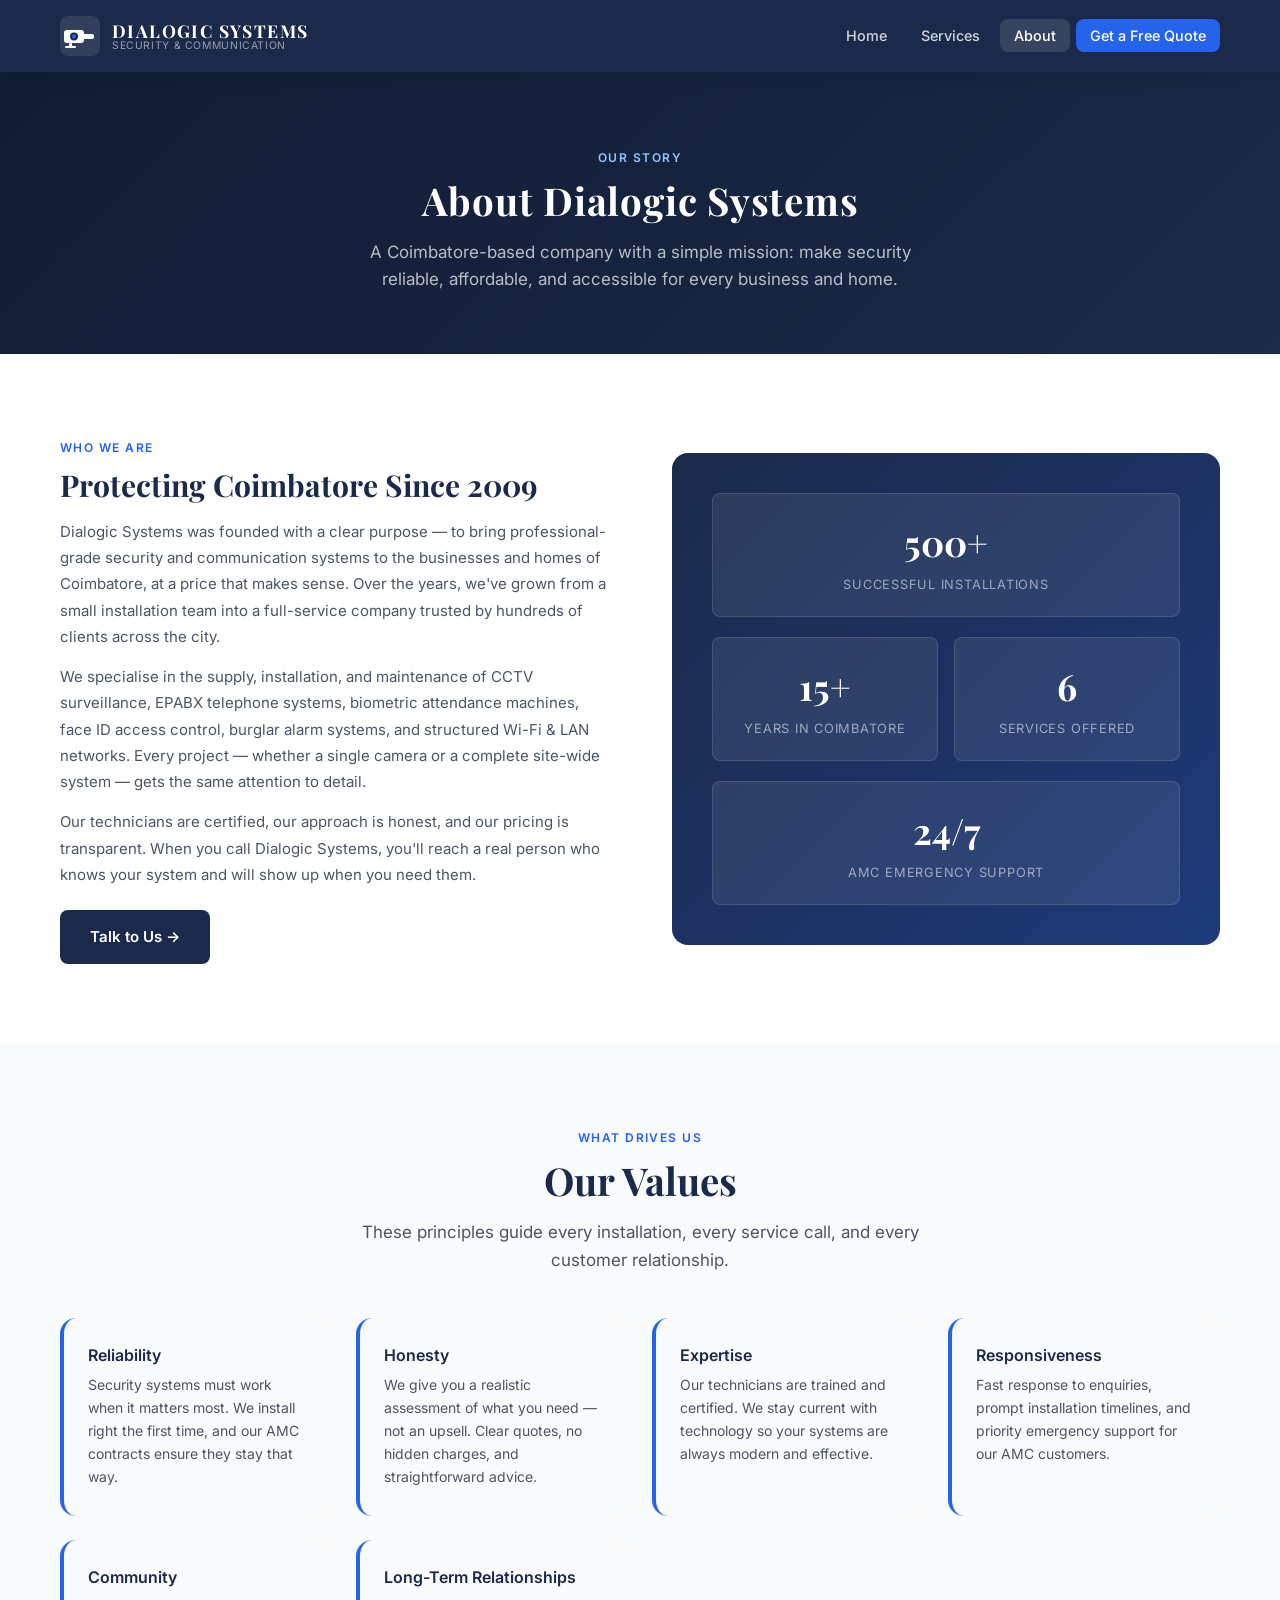
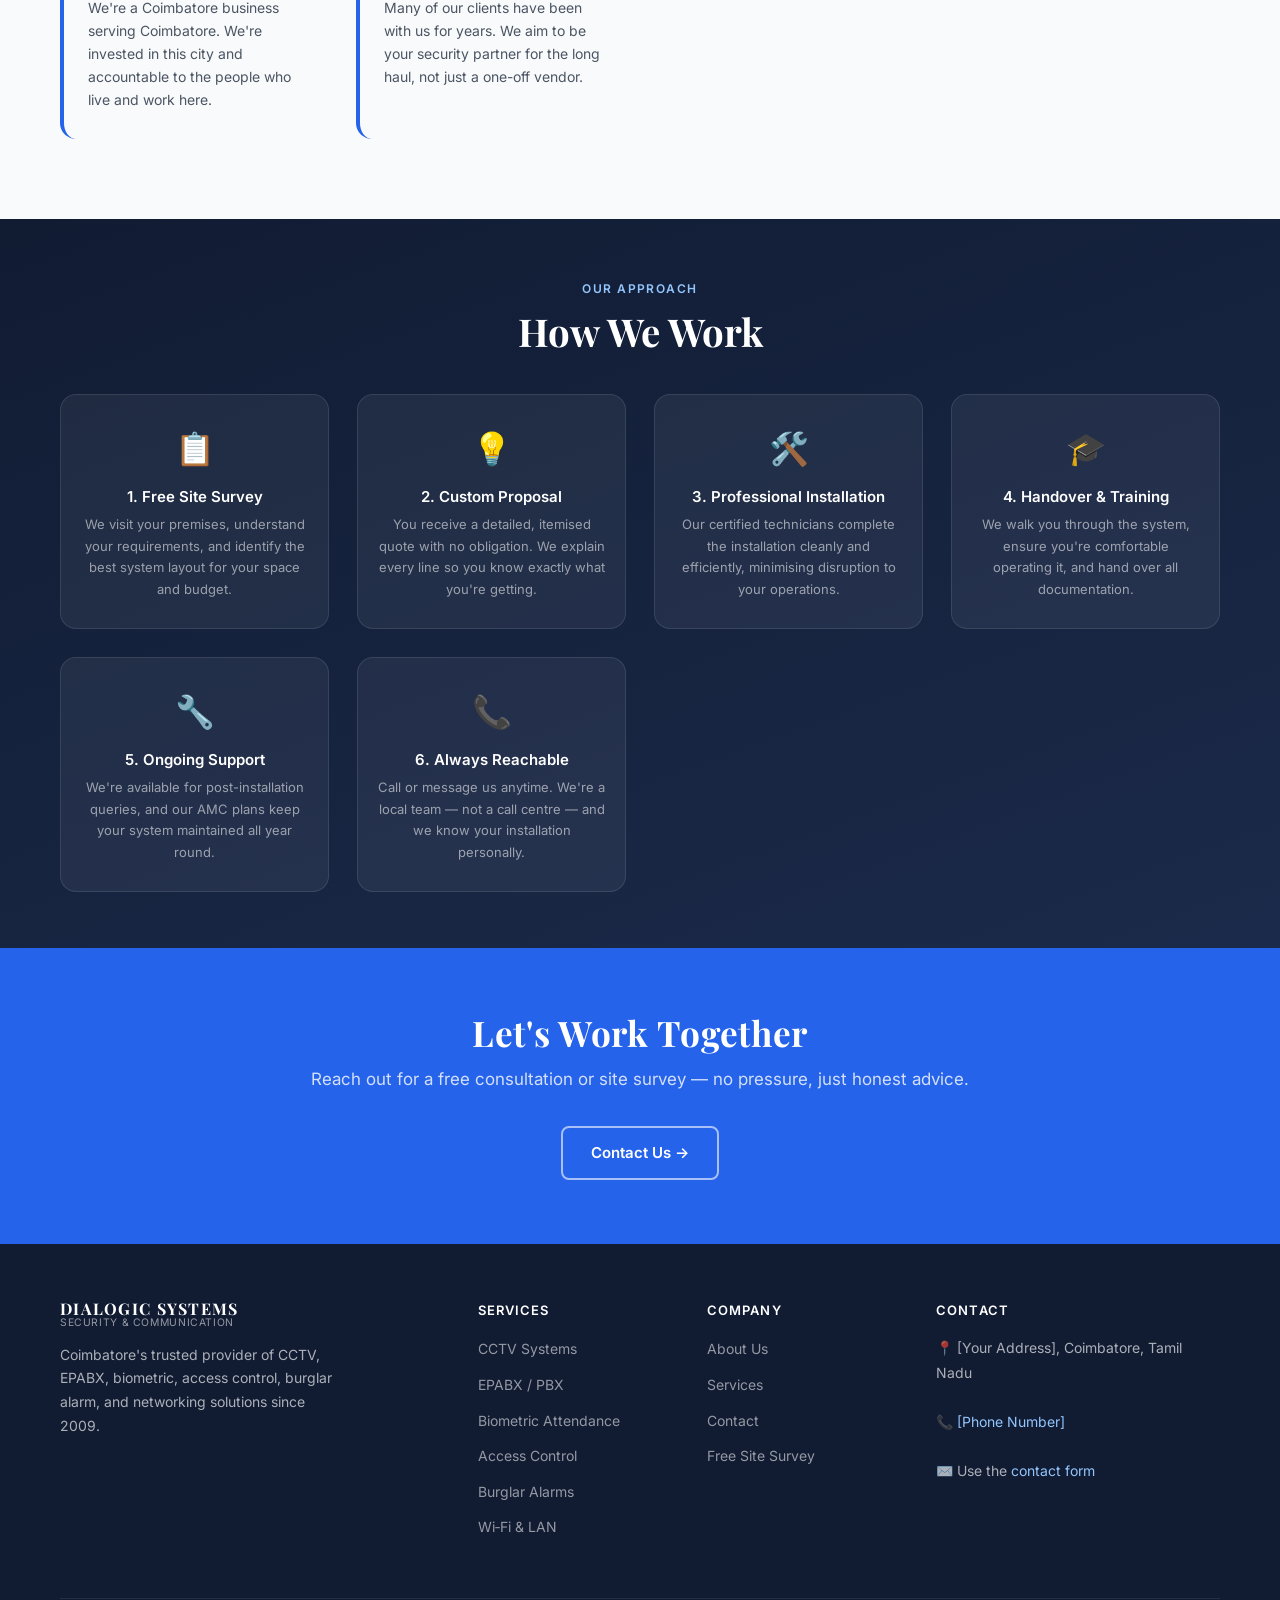
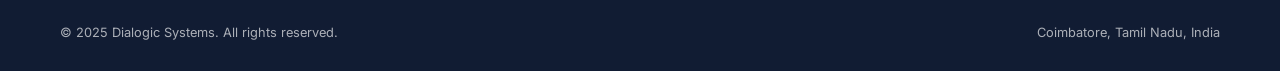
==== about.html @ cb8ed516 "First build" ====
<!DOCTYPE html>
<html lang="en">
<head>
  <meta charset="UTF-8" />
  <meta name="viewport" content="width=device-width, initial-scale=1.0" />
  <title>About Us — Dialogic Systems, Coimbatore</title>
  <meta name="description" content="Learn about Dialogic Systems — Coimbatore's trusted security and communication solutions company. Our story, values, and commitment to protecting your premises." />
  <link rel="stylesheet" href="css/style.css" />
  <link rel="icon" href="data:image/svg+xml,<svg xmlns='http://www.w3.org/2000/svg' viewBox='0 0 32 32'><rect width='32' height='32' rx='6' fill='%231B2A4A'/><text x='16' y='22' text-anchor='middle' font-size='18' fill='white'>D</text></svg>" />
</head>
<body>

<!-- ===== NAVIGATION ===== -->
<nav class="nav" role="navigation" aria-label="Main navigation">
  <div class="container nav-inner">
    <a href="index.html" class="nav-logo" aria-label="Dialogic Systems home">
      <svg class="nav-logo-icon" viewBox="0 0 40 40" fill="none" xmlns="http://www.w3.org/2000/svg" aria-hidden="true">
        <rect width="40" height="40" rx="8" fill="rgba(255,255,255,0.1)"/>
        <rect x="4" y="14" width="20" height="13" rx="3" fill="white"/>
        <circle cx="14" cy="20.5" r="4" fill="#1B2A4A"/>
        <circle cx="14" cy="20.5" r="2" fill="#2563EB"/>
        <rect x="22" y="18" width="12" height="5" rx="2" fill="white"/>
        <rect x="9" y="27" width="3" height="4" rx="1" fill="white"/>
        <rect x="5" y="30" width="11" height="2" rx="1" fill="white"/>
      </svg>
      <div class="nav-logo-text">
        <span class="nav-logo-name">Dialogic Systems</span>
        <span class="nav-logo-tagline">Security &amp; Communication</span>
      </div>
    </a>
    <ul class="nav-links" role="list">
      <li><a href="index.html">Home</a></li>
      <li><a href="services.html">Services</a></li>
      <li><a href="about.html" class="active">About</a></li>
      <li><a href="contact.html" class="nav-cta">Get a Free Quote</a></li>
    </ul>
    <button class="nav-burger" aria-label="Toggle menu" aria-expanded="false">
      <span></span><span></span><span></span>
    </button>
  </div>
  <nav class="nav-mobile" aria-label="Mobile navigation">
    <a href="index.html">Home</a>
    <a href="services.html">Services</a>
    <a href="about.html">About Us</a>
    <a href="contact.html">Contact / Free Quote</a>
  </nav>
</nav>

<!-- ===== PAGE HERO ===== -->
<section class="page-hero" aria-labelledby="about-heading">
  <div class="container">
    <span class="section-label" style="color:#93C5FD;">Our Story</span>
    <h1 id="about-heading" class="section-title serif">About Dialogic Systems</h1>
    <p class="section-sub" style="margin-inline:auto; color:rgba(255,255,255,.7);">
      A Coimbatore-based company with a simple mission: make security reliable, affordable, and accessible for every business and home.
    </p>
  </div>
</section>

<!-- ===== ABOUT INTRO ===== -->
<section class="section-pad" aria-labelledby="story-heading">
  <div class="container about-intro">
    <div class="about-intro-text">
      <span class="section-label">Who We Are</span>
      <h2 id="story-heading">Protecting Coimbatore Since 2009</h2>
      <p>
        Dialogic Systems was founded with a clear purpose — to bring professional-grade security and communication systems to the businesses and homes of Coimbatore, at a price that makes sense. Over the years, we've grown from a small installation team into a full-service company trusted by hundreds of clients across the city.
      </p>
      <p>
        We specialise in the supply, installation, and maintenance of CCTV surveillance, EPABX telephone systems, biometric attendance machines, face ID access control, burglar alarm systems, and structured Wi-Fi &amp; LAN networks. Every project — whether a single camera or a complete site-wide system — gets the same attention to detail.
      </p>
      <p>
        Our technicians are certified, our approach is honest, and our pricing is transparent. When you call Dialogic Systems, you'll reach a real person who knows your system and will show up when you need them.
      </p>
      <a href="contact.html" class="btn btn-navy" style="margin-top:8px;">Talk to Us →</a>
    </div>

    <div class="about-visual" role="presentation">
      <div class="about-stat-box">
        <div class="num">500+</div>
        <div class="lbl">Successful Installations</div>
      </div>
      <div class="about-stat-row">
        <div class="about-stat-box">
          <div class="num">15+</div>
          <div class="lbl">Years in Coimbatore</div>
        </div>
        <div class="about-stat-box">
          <div class="num">6</div>
          <div class="lbl">Services Offered</div>
        </div>
      </div>
      <div class="about-stat-box">
        <div class="num">24/7</div>
        <div class="lbl">AMC Emergency Support</div>
      </div>
    </div>
  </div>
</section>

<!-- ===== VALUES ===== -->
<section class="section-pad bg-gray" aria-labelledby="values-heading">
  <div class="container">
    <div class="text-center">
      <span class="section-label">What Drives Us</span>
      <h2 id="values-heading" class="section-title">Our Values</h2>
      <p class="section-sub" style="margin-inline:auto;">These principles guide every installation, every service call, and every customer relationship.</p>
    </div>

    <div class="values-grid">
      <div class="value-card">
        <h3>Reliability</h3>
        <p>Security systems must work when it matters most. We install right the first time, and our AMC contracts ensure they stay that way.</p>
      </div>
      <div class="value-card">
        <h3>Honesty</h3>
        <p>We give you a realistic assessment of what you need — not an upsell. Clear quotes, no hidden charges, and straightforward advice.</p>
      </div>
      <div class="value-card">
        <h3>Expertise</h3>
        <p>Our technicians are trained and certified. We stay current with technology so your systems are always modern and effective.</p>
      </div>
      <div class="value-card">
        <h3>Responsiveness</h3>
        <p>Fast response to enquiries, prompt installation timelines, and priority emergency support for our AMC customers.</p>
      </div>
      <div class="value-card">
        <h3>Community</h3>
        <p>We're a Coimbatore business serving Coimbatore. We're invested in this city and accountable to the people who live and work here.</p>
      </div>
      <div class="value-card">
        <h3>Long-Term Relationships</h3>
        <p>Many of our clients have been with us for years. We aim to be your security partner for the long haul, not just a one-off vendor.</p>
      </div>
    </div>
  </div>
</section>

<!-- ===== WHY CHOOSE ===== -->
<section class="why-us section-pad-sm" aria-labelledby="why-about-heading">
  <div class="container">
    <div class="text-center">
      <span class="section-label" style="color:#93C5FD;">Our Approach</span>
      <h2 id="why-about-heading" class="section-title">How We Work</h2>
    </div>
    <div class="why-grid" style="margin-top:40px;">
      <div class="why-item">
        <div class="why-icon" aria-hidden="true">📋</div>
        <h3>1. Free Site Survey</h3>
        <p>We visit your premises, understand your requirements, and identify the best system layout for your space and budget.</p>
      </div>
      <div class="why-item">
        <div class="why-icon" aria-hidden="true">💡</div>
        <h3>2. Custom Proposal</h3>
        <p>You receive a detailed, itemised quote with no obligation. We explain every line so you know exactly what you're getting.</p>
      </div>
      <div class="why-item">
        <div class="why-icon" aria-hidden="true">🛠️</div>
        <h3>3. Professional Installation</h3>
        <p>Our certified technicians complete the installation cleanly and efficiently, minimising disruption to your operations.</p>
      </div>
      <div class="why-item">
        <div class="why-icon" aria-hidden="true">🎓</div>
        <h3>4. Handover &amp; Training</h3>
        <p>We walk you through the system, ensure you're comfortable operating it, and hand over all documentation.</p>
      </div>
      <div class="why-item">
        <div class="why-icon" aria-hidden="true">🔧</div>
        <h3>5. Ongoing Support</h3>
        <p>We're available for post-installation queries, and our AMC plans keep your system maintained all year round.</p>
      </div>
      <div class="why-item">
        <div class="why-icon" aria-hidden="true">📞</div>
        <h3>6. Always Reachable</h3>
        <p>Call or message us anytime. We're a local team — not a call centre — and we know your installation personally.</p>
      </div>
    </div>
  </div>
</section>

<!-- ===== CTA ===== -->
<section class="cta-banner" aria-labelledby="about-cta-heading">
  <div class="container">
    <h2 id="about-cta-heading" class="serif">Let's Work Together</h2>
    <p>Reach out for a free consultation or site survey — no pressure, just honest advice.</p>
    <a href="contact.html" class="btn btn-outline">Contact Us →</a>
  </div>
</section>

<!-- ===== FOOTER ===== -->
<footer class="footer" role="contentinfo">
  <div class="container">
    <div class="footer-grid">
      <div class="footer-brand">
        <div class="nav-logo-text">
          <span class="nav-logo-name" style="font-size:1rem;">Dialogic Systems</span>
          <span class="nav-logo-tagline">Security &amp; Communication</span>
        </div>
        <p>Coimbatore's trusted provider of CCTV, EPABX, biometric, access control, burglar alarm, and networking solutions since 2009.</p>
      </div>
      <div class="footer-col">
        <h4>Services</h4>
        <ul>
          <li><a href="services.html#cctv">CCTV Systems</a></li>
          <li><a href="services.html#epabx">EPABX / PBX</a></li>
          <li><a href="services.html#biometric">Biometric Attendance</a></li>
          <li><a href="services.html#access">Access Control</a></li>
          <li><a href="services.html#alarm">Burglar Alarms</a></li>
          <li><a href="services.html#network">Wi‑Fi &amp; LAN</a></li>
        </ul>
      </div>
      <div class="footer-col">
        <h4>Company</h4>
        <ul>
          <li><a href="about.html">About Us</a></li>
          <li><a href="services.html">Services</a></li>
          <li><a href="contact.html">Contact</a></li>
          <li><a href="contact.html">Free Site Survey</a></li>
        </ul>
      </div>
      <div class="footer-col">
        <h4>Contact</h4>
        <address>
          📍 [Your Address], Coimbatore, Tamil Nadu<br/><br/>
          📞 <a href="tel:+910000000000">[Phone Number]</a><br/><br/>
          ✉️ Use the <a href="contact.html">contact form</a>
        </address>
      </div>
    </div>
    <div class="footer-bottom">
      <span>© 2025 Dialogic Systems. All rights reserved.</span>
      <span>Coimbatore, Tamil Nadu, India</span>
    </div>
  </div>
</footer>

<script src="js/main.js"></script>
</body>
</html>
---- css/style.css ----
/* ============================================================
   DIALOGIC SYSTEMS — Global Stylesheet
   ============================================================ */

/* ---------- Google Fonts ---------- */
@import url('https://fonts.googleapis.com/css2?family=Playfair+Display:wght@700;900&family=Inter:wght@400;500;600&display=swap');

/* ---------- CSS Variables ---------- */
:root {
  --navy:       #1B2A4A;
  --navy-dark:  #111C33;
  --blue:       #2563EB;
  --blue-light: #3B82F6;
  --sky:        #EFF6FF;
  --white:      #FFFFFF;
  --gray-50:    #F9FAFB;
  --gray-100:   #F3F4F6;
  --gray-400:   #9CA3AF;
  --gray-600:   #4B5563;
  --gray-800:   #1F2937;
  --shadow-sm:  0 1px 3px rgba(0,0,0,.1);
  --shadow-md:  0 4px 16px rgba(0,0,0,.12);
  --shadow-lg:  0 8px 32px rgba(0,0,0,.15);
  --radius:     8px;
  --radius-lg:  16px;
  --transition: 0.25s ease;
}

/* ---------- Reset & Base ---------- */
*, *::before, *::after { box-sizing: border-box; margin: 0; padding: 0; }

html { scroll-behavior: smooth; font-size: 16px; }

body {
  font-family: 'Inter', sans-serif;
  color: var(--gray-800);
  background: var(--white);
  line-height: 1.6;
}

img { display: block; max-width: 100%; }
a  { text-decoration: none; color: inherit; }
ul { list-style: none; }

.container {
  width: min(1160px, 92vw);
  margin-inline: auto;
}

.section-pad { padding-block: 80px; }
.section-pad-sm { padding-block: 56px; }

/* ---------- Typography ---------- */
.serif {
  font-family: 'Playfair Display', Georgia, serif;
  letter-spacing: .02em;
}

h1, h2, h3 { line-height: 1.2; }

.section-label {
  display: inline-block;
  font-size: .75rem;
  font-weight: 600;
  letter-spacing: .12em;
  text-transform: uppercase;
  color: var(--blue);
  margin-bottom: 10px;
}

.section-title {
  font-family: 'Playfair Display', Georgia, serif;
  font-size: clamp(1.75rem, 3vw, 2.5rem);
  color: var(--navy);
  margin-bottom: 16px;
}

.section-sub {
  font-size: 1.0625rem;
  color: var(--gray-600);
  max-width: 600px;
}

/* ---------- Buttons ---------- */
.btn {
  display: inline-flex;
  align-items: center;
  gap: 8px;
  padding: 13px 28px;
  border-radius: var(--radius);
  font-family: 'Inter', sans-serif;
  font-size: .9375rem;
  font-weight: 600;
  cursor: pointer;
  border: 2px solid transparent;
  transition: background var(--transition), color var(--transition), border-color var(--transition), transform var(--transition);
}
.btn:hover { transform: translateY(-2px); }

.btn-primary {
  background: var(--blue);
  color: var(--white);
}
.btn-primary:hover { background: var(--blue-light); }

.btn-outline {
  background: transparent;
  color: var(--white);
  border-color: rgba(255,255,255,.6);
}
.btn-outline:hover {
  background: rgba(255,255,255,.12);
  border-color: var(--white);
}

.btn-navy {
  background: var(--navy);
  color: var(--white);
}
.btn-navy:hover { background: var(--navy-dark); }

/* ---------- NAVIGATION ---------- */
.nav {
  position: sticky;
  top: 0;
  z-index: 100;
  background: var(--navy);
  box-shadow: var(--shadow-md);
}

.nav-inner {
  display: flex;
  align-items: center;
  justify-content: space-between;
  padding-block: 16px;
}

.nav-logo {
  display: flex;
  align-items: center;
  gap: 12px;
}

.nav-logo-icon {
  width: 40px;
  height: 40px;
  flex-shrink: 0;
}

.nav-logo-text {
  display: flex;
  flex-direction: column;
  line-height: 1.1;
}

.nav-logo-name {
  font-family: 'Playfair Display', Georgia, serif;
  font-size: 1.1rem;
  font-weight: 700;
  color: var(--white);
  letter-spacing: .08em;
  text-transform: uppercase;
}

.nav-logo-tagline {
  font-size: .65rem;
  color: rgba(255,255,255,.55);
  letter-spacing: .06em;
  text-transform: uppercase;
}

.nav-links {
  display: flex;
  align-items: center;
  gap: 6px;
}

.nav-links a {
  color: rgba(255,255,255,.8);
  font-size: .9rem;
  font-weight: 500;
  padding: 8px 14px;
  border-radius: var(--radius);
  transition: background var(--transition), color var(--transition);
}
.nav-links a:hover,
.nav-links a.active {
  background: rgba(255,255,255,.12);
  color: var(--white);
}

.nav-cta {
  background: var(--blue);
  color: var(--white) !important;
  border-radius: var(--radius) !important;
}
.nav-cta:hover { background: var(--blue-light) !important; }

/* Hamburger */
.nav-burger {
  display: none;
  flex-direction: column;
  gap: 5px;
  background: none;
  border: none;
  cursor: pointer;
  padding: 4px;
}
.nav-burger span {
  display: block;
  width: 24px;
  height: 2px;
  background: var(--white);
  border-radius: 2px;
  transition: transform var(--transition), opacity var(--transition);
}

/* Mobile nav drawer */
.nav-mobile {
  display: none;
  flex-direction: column;
  background: var(--navy-dark);
  padding: 12px 20px 20px;
}
.nav-mobile a {
  color: rgba(255,255,255,.85);
  padding: 12px 0;
  border-bottom: 1px solid rgba(255,255,255,.08);
  font-size: .95rem;
  font-weight: 500;
}
.nav-mobile a:last-child { border-bottom: none; }
.nav-mobile.open { display: flex; }

/* ---------- HERO ---------- */
.hero {
  background: linear-gradient(135deg, var(--navy-dark) 0%, var(--navy) 50%, #1e3a7a 100%);
  color: var(--white);
  padding-block: 96px 80px;
  position: relative;
  overflow: hidden;
}

.hero::before {
  content: '';
  position: absolute;
  inset: 0;
  background:
    radial-gradient(ellipse 60% 80% at 80% 50%, rgba(37,99,235,.18) 0%, transparent 70%);
  pointer-events: none;
}

/* Decorative diagonal shape mimicking logo */
.hero::after {
  content: '';
  position: absolute;
  right: -8%;
  top: 50%;
  transform: translateY(-50%);
  width: 55%;
  height: 140%;
  background: rgba(255,255,255,.03);
  clip-path: polygon(20% 0%, 100% 0%, 100% 100%, 0% 100%);
  pointer-events: none;
}

.hero-inner {
  position: relative;
  z-index: 1;
  display: grid;
  grid-template-columns: 1fr 1fr;
  align-items: center;
  gap: 60px;
}

.hero-badge {
  display: inline-flex;
  align-items: center;
  gap: 8px;
  background: rgba(37,99,235,.25);
  border: 1px solid rgba(59,130,246,.4);
  border-radius: 100px;
  padding: 5px 14px;
  font-size: .78rem;
  font-weight: 600;
  letter-spacing: .06em;
  text-transform: uppercase;
  color: #93C5FD;
  margin-bottom: 20px;
}

.hero-title {
  font-family: 'Playfair Display', Georgia, serif;
  font-size: clamp(2.2rem, 4.5vw, 3.4rem);
  font-weight: 900;
  line-height: 1.1;
  margin-bottom: 20px;
  text-transform: uppercase;
  letter-spacing: .04em;
}

.hero-title span { color: #60A5FA; }

.hero-desc {
  font-size: 1.05rem;
  color: rgba(255,255,255,.75);
  margin-bottom: 36px;
  max-width: 480px;
}

.hero-actions { display: flex; gap: 14px; flex-wrap: wrap; }

.hero-stats {
  display: flex;
  gap: 32px;
  margin-top: 48px;
  padding-top: 32px;
  border-top: 1px solid rgba(255,255,255,.12);
}

.hero-stat-num {
  font-family: 'Playfair Display', Georgia, serif;
  font-size: 2rem;
  font-weight: 700;
  color: var(--white);
}

.hero-stat-label {
  font-size: .8rem;
  color: rgba(255,255,255,.5);
  text-transform: uppercase;
  letter-spacing: .06em;
  margin-top: 2px;
}

/* Hero graphic side */
.hero-graphic {
  display: flex;
  justify-content: center;
  align-items: center;
}

.hero-card-grid {
  display: grid;
  grid-template-columns: 1fr 1fr;
  gap: 16px;
  max-width: 380px;
  width: 100%;
}

.hero-card {
  background: rgba(255,255,255,.06);
  border: 1px solid rgba(255,255,255,.1);
  border-radius: var(--radius-lg);
  padding: 20px 18px;
  backdrop-filter: blur(4px);
  transition: background var(--transition);
}
.hero-card:hover { background: rgba(255,255,255,.1); }

.hero-card-icon {
  font-size: 1.8rem;
  margin-bottom: 10px;
}

.hero-card-name {
  font-size: .8rem;
  font-weight: 600;
  color: var(--white);
  line-height: 1.3;
}

.hero-card.span-2 { grid-column: span 2; }

/* ---------- TRUST BAR ---------- */
.trust-bar {
  background: var(--sky);
  border-top: 1px solid #DBEAFE;
  border-bottom: 1px solid #DBEAFE;
}

.trust-bar-inner {
  display: flex;
  justify-content: center;
  align-items: center;
  gap: 0;
  flex-wrap: wrap;
  padding-block: 20px;
}

.trust-item {
  display: flex;
  align-items: center;
  gap: 10px;
  padding: 12px 28px;
  border-right: 1px solid #BFDBFE;
  font-size: .875rem;
  font-weight: 500;
  color: var(--navy);
}
.trust-item:last-child { border-right: none; }

.trust-item svg { color: var(--blue); flex-shrink: 0; }

/* ---------- SERVICES OVERVIEW (home) ---------- */
.services-grid {
  display: grid;
  grid-template-columns: repeat(auto-fill, minmax(280px, 1fr));
  gap: 24px;
  margin-top: 48px;
}

.service-card {
  background: var(--white);
  border: 1px solid #E5E7EB;
  border-radius: var(--radius-lg);
  padding: 32px 28px;
  transition: box-shadow var(--transition), transform var(--transition), border-color var(--transition);
}
.service-card:hover {
  box-shadow: var(--shadow-lg);
  transform: translateY(-4px);
  border-color: #BFDBFE;
}

.service-card-icon {
  width: 52px;
  height: 52px;
  background: var(--sky);
  border-radius: var(--radius);
  display: flex;
  align-items: center;
  justify-content: center;
  font-size: 1.5rem;
  margin-bottom: 18px;
}

.service-card h3 {
  font-size: 1.0625rem;
  font-weight: 600;
  color: var(--navy);
  margin-bottom: 8px;
}

.service-card p {
  font-size: .875rem;
  color: var(--gray-600);
  line-height: 1.65;
}

.services-cta {
  margin-top: 44px;
  text-align: center;
}

/* ---------- WHY US ---------- */
.why-us {
  background: linear-gradient(160deg, var(--navy-dark) 0%, var(--navy) 100%);
  color: var(--white);
}

.why-us .section-title { color: var(--white); }
.why-us .section-sub  { color: rgba(255,255,255,.65); }

.why-grid {
  display: grid;
  grid-template-columns: repeat(auto-fill, minmax(220px, 1fr));
  gap: 28px;
  margin-top: 48px;
}

.why-item {
  text-align: center;
  padding: 28px 20px;
  border-radius: var(--radius-lg);
  background: rgba(255,255,255,.06);
  border: 1px solid rgba(255,255,255,.1);
  transition: background var(--transition);
}
.why-item:hover { background: rgba(255,255,255,.1); }

.why-icon {
  font-size: 2rem;
  margin-bottom: 14px;
}

.why-item h3 {
  font-size: .9375rem;
  font-weight: 600;
  color: var(--white);
  margin-bottom: 8px;
}

.why-item p {
  font-size: .8125rem;
  color: rgba(255,255,255,.55);
  line-height: 1.65;
}

/* ---------- SECTORS ---------- */
.sectors-grid {
  display: grid;
  grid-template-columns: repeat(auto-fill, minmax(180px, 1fr));
  gap: 16px;
  margin-top: 44px;
}

.sector-pill {
  display: flex;
  align-items: center;
  gap: 12px;
  background: var(--sky);
  border: 1px solid #BFDBFE;
  border-radius: var(--radius);
  padding: 14px 18px;
  font-size: .875rem;
  font-weight: 600;
  color: var(--navy);
  transition: background var(--transition), transform var(--transition);
}
.sector-pill:hover {
  background: #DBEAFE;
  transform: translateY(-2px);
}
.sector-pill span { font-size: 1.25rem; }

/* ---------- CTA BANNER ---------- */
.cta-banner {
  background: var(--blue);
  color: var(--white);
  text-align: center;
  padding-block: 64px;
}

.cta-banner h2 {
  font-family: 'Playfair Display', Georgia, serif;
  font-size: clamp(1.6rem, 3vw, 2.2rem);
  margin-bottom: 12px;
}

.cta-banner p {
  color: rgba(255,255,255,.8);
  margin-bottom: 32px;
  font-size: 1.0625rem;
}

.cta-banner .btn-outline:hover {
  background: rgba(255,255,255,.15);
}

/* ---------- SERVICES PAGE ---------- */
.services-hero {
  background: linear-gradient(135deg, var(--navy-dark), var(--navy));
  color: var(--white);
  text-align: center;
  padding-block: 72px 60px;
}
.services-hero .section-title { color: var(--white); }
.services-hero .section-sub {
  color: rgba(255,255,255,.7);
  margin-inline: auto;
}

.service-detail-grid {
  display: grid;
  grid-template-columns: repeat(auto-fill, minmax(320px, 1fr));
  gap: 28px;
  margin-top: 48px;
}

.service-detail-card {
  background: var(--white);
  border: 1px solid #E5E7EB;
  border-radius: var(--radius-lg);
  overflow: hidden;
  transition: box-shadow var(--transition), transform var(--transition);
}
.service-detail-card:hover {
  box-shadow: var(--shadow-lg);
  transform: translateY(-4px);
}

.sdc-header {
  background: linear-gradient(135deg, var(--navy) 0%, #1e3a7a 100%);
  padding: 28px 28px 20px;
  display: flex;
  align-items: center;
  gap: 16px;
}

.sdc-icon {
  font-size: 2rem;
  width: 52px;
  height: 52px;
  background: rgba(255,255,255,.12);
  border-radius: var(--radius);
  display: flex;
  align-items: center;
  justify-content: center;
  flex-shrink: 0;
}

.sdc-header h3 {
  font-size: 1.0625rem;
  font-weight: 600;
  color: var(--white);
}

.sdc-header p {
  font-size: .8rem;
  color: rgba(255,255,255,.6);
  margin-top: 2px;
}

.sdc-body {
  padding: 24px 28px 28px;
}

.sdc-list {
  display: flex;
  flex-direction: column;
  gap: 10px;
}

.sdc-list li {
  display: flex;
  align-items: flex-start;
  gap: 10px;
  font-size: .875rem;
  color: var(--gray-600);
}

.sdc-list li::before {
  content: '';
  display: block;
  width: 6px;
  height: 6px;
  min-width: 6px;
  background: var(--blue);
  border-radius: 50%;
  margin-top: 7px;
}

/* AMC section */
.amc-section {
  background: var(--sky);
  border-radius: var(--radius-lg);
  padding: 48px 40px;
  margin-top: 64px;
  display: grid;
  grid-template-columns: 1fr 1fr;
  gap: 48px;
  align-items: center;
}

.amc-section h2 {
  font-family: 'Playfair Display', Georgia, serif;
  font-size: 1.75rem;
  color: var(--navy);
  margin-bottom: 14px;
}

.amc-section p {
  color: var(--gray-600);
  margin-bottom: 24px;
  font-size: .9375rem;
}

.amc-features {
  display: flex;
  flex-direction: column;
  gap: 14px;
}

.amc-feat {
  display: flex;
  align-items: flex-start;
  gap: 12px;
  font-size: .875rem;
  color: var(--gray-600);
}

.amc-feat-icon {
  width: 28px;
  height: 28px;
  background: var(--blue);
  border-radius: 50%;
  display: flex;
  align-items: center;
  justify-content: center;
  color: white;
  font-size: .75rem;
  flex-shrink: 0;
}

/* ---------- ABOUT PAGE ---------- */
.about-hero {
  background: linear-gradient(135deg, var(--navy-dark), var(--navy));
  color: var(--white);
  text-align: center;
  padding-block: 72px 60px;
}
.about-hero .section-title { color: var(--white); }

.about-intro {
  display: grid;
  grid-template-columns: 1fr 1fr;
  gap: 64px;
  align-items: center;
}

.about-intro-text h2 {
  font-family: 'Playfair Display', Georgia, serif;
  font-size: 1.875rem;
  color: var(--navy);
  margin-bottom: 16px;
}

.about-intro-text p {
  color: var(--gray-600);
  margin-bottom: 14px;
  font-size: .9375rem;
  line-height: 1.75;
}

.about-visual {
  background: linear-gradient(135deg, var(--navy) 0%, #1e3a7a 100%);
  border-radius: var(--radius-lg);
  padding: 40px;
  display: flex;
  flex-direction: column;
  gap: 20px;
}

.about-stat-box {
  background: rgba(255,255,255,.08);
  border: 1px solid rgba(255,255,255,.12);
  border-radius: var(--radius);
  padding: 20px 24px;
  text-align: center;
}

.about-stat-box .num {
  font-family: 'Playfair Display', Georgia, serif;
  font-size: 2.25rem;
  font-weight: 700;
  color: var(--white);
}

.about-stat-box .lbl {
  font-size: .8rem;
  color: rgba(255,255,255,.55);
  text-transform: uppercase;
  letter-spacing: .06em;
  margin-top: 4px;
}

.about-stat-row {
  display: grid;
  grid-template-columns: 1fr 1fr;
  gap: 16px;
}

/* Values */
.values-grid {
  display: grid;
  grid-template-columns: repeat(auto-fill, minmax(240px, 1fr));
  gap: 24px;
  margin-top: 44px;
}

.value-card {
  background: var(--gray-50);
  border-radius: var(--radius-lg);
  padding: 28px 24px;
  border-left: 4px solid var(--blue);
  transition: transform var(--transition), box-shadow var(--transition);
}
.value-card:hover {
  transform: translateY(-3px);
  box-shadow: var(--shadow-md);
}

.value-card h3 {
  font-size: 1rem;
  font-weight: 600;
  color: var(--navy);
  margin-bottom: 8px;
}

.value-card p {
  font-size: .875rem;
  color: var(--gray-600);
  line-height: 1.65;
}

/* Team */
.team-grid {
  display: grid;
  grid-template-columns: repeat(auto-fill, minmax(220px, 1fr));
  gap: 28px;
  margin-top: 44px;
}

.team-card {
  text-align: center;
  background: var(--white);
  border: 1px solid #E5E7EB;
  border-radius: var(--radius-lg);
  padding: 32px 20px 24px;
  transition: box-shadow var(--transition), transform var(--transition);
}
.team-card:hover {
  box-shadow: var(--shadow-md);
  transform: translateY(-3px);
}

.team-avatar {
  width: 72px;
  height: 72px;
  border-radius: 50%;
  background: linear-gradient(135deg, var(--navy), #1e3a7a);
  display: flex;
  align-items: center;
  justify-content: center;
  font-size: 1.75rem;
  margin: 0 auto 16px;
  color: white;
}

.team-card h3 {
  font-size: .9375rem;
  font-weight: 600;
  color: var(--navy);
  margin-bottom: 4px;
}

.team-card p {
  font-size: .8rem;
  color: var(--gray-400);
}

/* ---------- CONTACT PAGE ---------- */
.contact-hero {
  background: linear-gradient(135deg, var(--navy-dark), var(--navy));
  color: var(--white);
  text-align: center;
  padding-block: 72px 60px;
}
.contact-hero .section-title { color: var(--white); }

.contact-layout {
  display: grid;
  grid-template-columns: 1fr 1.4fr;
  gap: 48px;
  align-items: start;
  margin-top: 0;
}

.contact-info-card {
  background: var(--navy);
  color: var(--white);
  border-radius: var(--radius-lg);
  padding: 40px 32px;
  position: sticky;
  top: 88px;
}

.contact-info-card h2 {
  font-family: 'Playfair Display', Georgia, serif;
  font-size: 1.5rem;
  margin-bottom: 8px;
}

.contact-info-card > p {
  color: rgba(255,255,255,.6);
  font-size: .875rem;
  margin-bottom: 32px;
}

.contact-detail {
  display: flex;
  align-items: flex-start;
  gap: 16px;
  margin-bottom: 24px;
}

.contact-detail-icon {
  width: 40px;
  height: 40px;
  background: rgba(255,255,255,.1);
  border-radius: var(--radius);
  display: flex;
  align-items: center;
  justify-content: center;
  flex-shrink: 0;
  font-size: 1rem;
}

.contact-detail-label {
  font-size: .75rem;
  color: rgba(255,255,255,.45);
  text-transform: uppercase;
  letter-spacing: .06em;
  margin-bottom: 3px;
}

.contact-detail-value {
  font-size: .9375rem;
  font-weight: 500;
  color: var(--white);
}

.contact-detail-value a {
  color: #93C5FD;
}

.contact-divider {
  border: none;
  border-top: 1px solid rgba(255,255,255,.1);
  margin: 28px 0;
}

.hours-list li {
  display: flex;
  justify-content: space-between;
  font-size: .875rem;
  color: rgba(255,255,255,.7);
  padding: 6px 0;
  border-bottom: 1px solid rgba(255,255,255,.06);
}
.hours-list li:last-child { border-bottom: none; }
.hours-list .day { color: rgba(255,255,255,.45); }

/* Form */
.contact-form-wrap {
  background: var(--white);
  border: 1px solid #E5E7EB;
  border-radius: var(--radius-lg);
  padding: 40px 36px;
}

.contact-form-wrap h2 {
  font-family: 'Playfair Display', Georgia, serif;
  font-size: 1.5rem;
  color: var(--navy);
  margin-bottom: 6px;
}

.contact-form-wrap > p {
  font-size: .875rem;
  color: var(--gray-600);
  margin-bottom: 28px;
}

.form-row { display: grid; grid-template-columns: 1fr 1fr; gap: 16px; }

.form-group {
  display: flex;
  flex-direction: column;
  gap: 6px;
  margin-bottom: 18px;
}

.form-group label {
  font-size: .8125rem;
  font-weight: 600;
  color: var(--navy);
  letter-spacing: .02em;
}

.form-group input,
.form-group select,
.form-group textarea {
  width: 100%;
  padding: 11px 14px;
  border: 1.5px solid #D1D5DB;
  border-radius: var(--radius);
  font-family: 'Inter', sans-serif;
  font-size: .9rem;
  color: var(--gray-800);
  background: var(--white);
  transition: border-color var(--transition), box-shadow var(--transition);
  outline: none;
  appearance: none;
}

.form-group input:focus,
.form-group select:focus,
.form-group textarea:focus {
  border-color: var(--blue);
  box-shadow: 0 0 0 3px rgba(37,99,235,.12);
}

.form-group textarea { resize: vertical; min-height: 110px; }

.form-notice {
  font-size: .78rem;
  color: var(--gray-400);
  margin-bottom: 20px;
  line-height: 1.5;
}

.form-notice a { color: var(--blue); }

.form-submit {
  width: 100%;
  padding: 14px;
  font-size: 1rem;
}

/* Success message */
.form-success {
  display: none;
  text-align: center;
  padding: 32px;
  background: #F0FDF4;
  border: 1px solid #BBF7D0;
  border-radius: var(--radius-lg);
  margin-top: 16px;
}
.form-success h3 { color: #15803D; font-size: 1.1rem; margin-bottom: 8px; }
.form-success p  { color: #166534; font-size: .875rem; }

/* ---------- FOOTER ---------- */
.footer {
  background: var(--navy-dark);
  color: rgba(255,255,255,.65);
  padding-block: 56px 28px;
}

.footer-grid {
  display: grid;
  grid-template-columns: 2fr 1fr 1fr 1.5fr;
  gap: 40px;
  margin-bottom: 48px;
}

.footer-brand p {
  font-size: .875rem;
  line-height: 1.7;
  margin-top: 14px;
  max-width: 280px;
}

.footer-col h4 {
  font-size: .8125rem;
  font-weight: 600;
  color: var(--white);
  text-transform: uppercase;
  letter-spacing: .08em;
  margin-bottom: 16px;
}

.footer-col ul li {
  margin-bottom: 10px;
}

.footer-col ul a {
  font-size: .875rem;
  color: rgba(255,255,255,.55);
  transition: color var(--transition);
}
.footer-col ul a:hover { color: var(--white); }

.footer-col address {
  font-style: normal;
  font-size: .875rem;
  line-height: 1.75;
}

.footer-col address a { color: #93C5FD; }
.footer-col address a:hover { color: #BFDBFE; }

.footer-bottom {
  border-top: 1px solid rgba(255,255,255,.08);
  padding-top: 24px;
  display: flex;
  justify-content: space-between;
  align-items: center;
  font-size: .8rem;
  flex-wrap: wrap;
  gap: 8px;
}

/* ---------- PAGE HERO (generic) ---------- */
.page-hero {
  background: linear-gradient(135deg, var(--navy-dark), var(--navy));
  color: var(--white);
  text-align: center;
  padding-block: 72px 60px;
}
.page-hero .section-title { color: var(--white); }
.page-hero .section-sub {
  color: rgba(255,255,255,.7);
  margin-inline: auto;
}

/* ---------- UTILITIES ---------- */
.text-center { text-align: center; }
.mt-4 { margin-top: 16px; }
.mt-8 { margin-top: 32px; }
.bg-gray { background: var(--gray-50); }
.bg-sky  { background: var(--sky); }

/* ---------- RESPONSIVE ---------- */
@media (max-width: 900px) {
  .hero-inner        { grid-template-columns: 1fr; }
  .hero-graphic      { display: none; }
  .about-intro       { grid-template-columns: 1fr; }
  .contact-layout    { grid-template-columns: 1fr; }
  .contact-info-card { position: static; }
  .amc-section       { grid-template-columns: 1fr; }
  .footer-grid       { grid-template-columns: 1fr 1fr; }
}

@media (max-width: 640px) {
  .section-pad    { padding-block: 56px; }
  .nav-links      { display: none; }
  .nav-burger     { display: flex; }
  .trust-item     { border-right: none; padding: 8px 16px; }
  .form-row       { grid-template-columns: 1fr; }
  .footer-grid    { grid-template-columns: 1fr; }
  .footer-bottom  { flex-direction: column; text-align: center; }
  .hero-stats     { flex-direction: column; gap: 18px; }
  .amc-section    { padding: 28px 24px; }
  .contact-form-wrap { padding: 24px 20px; }
  .about-stat-row { grid-template-columns: 1fr; }
}
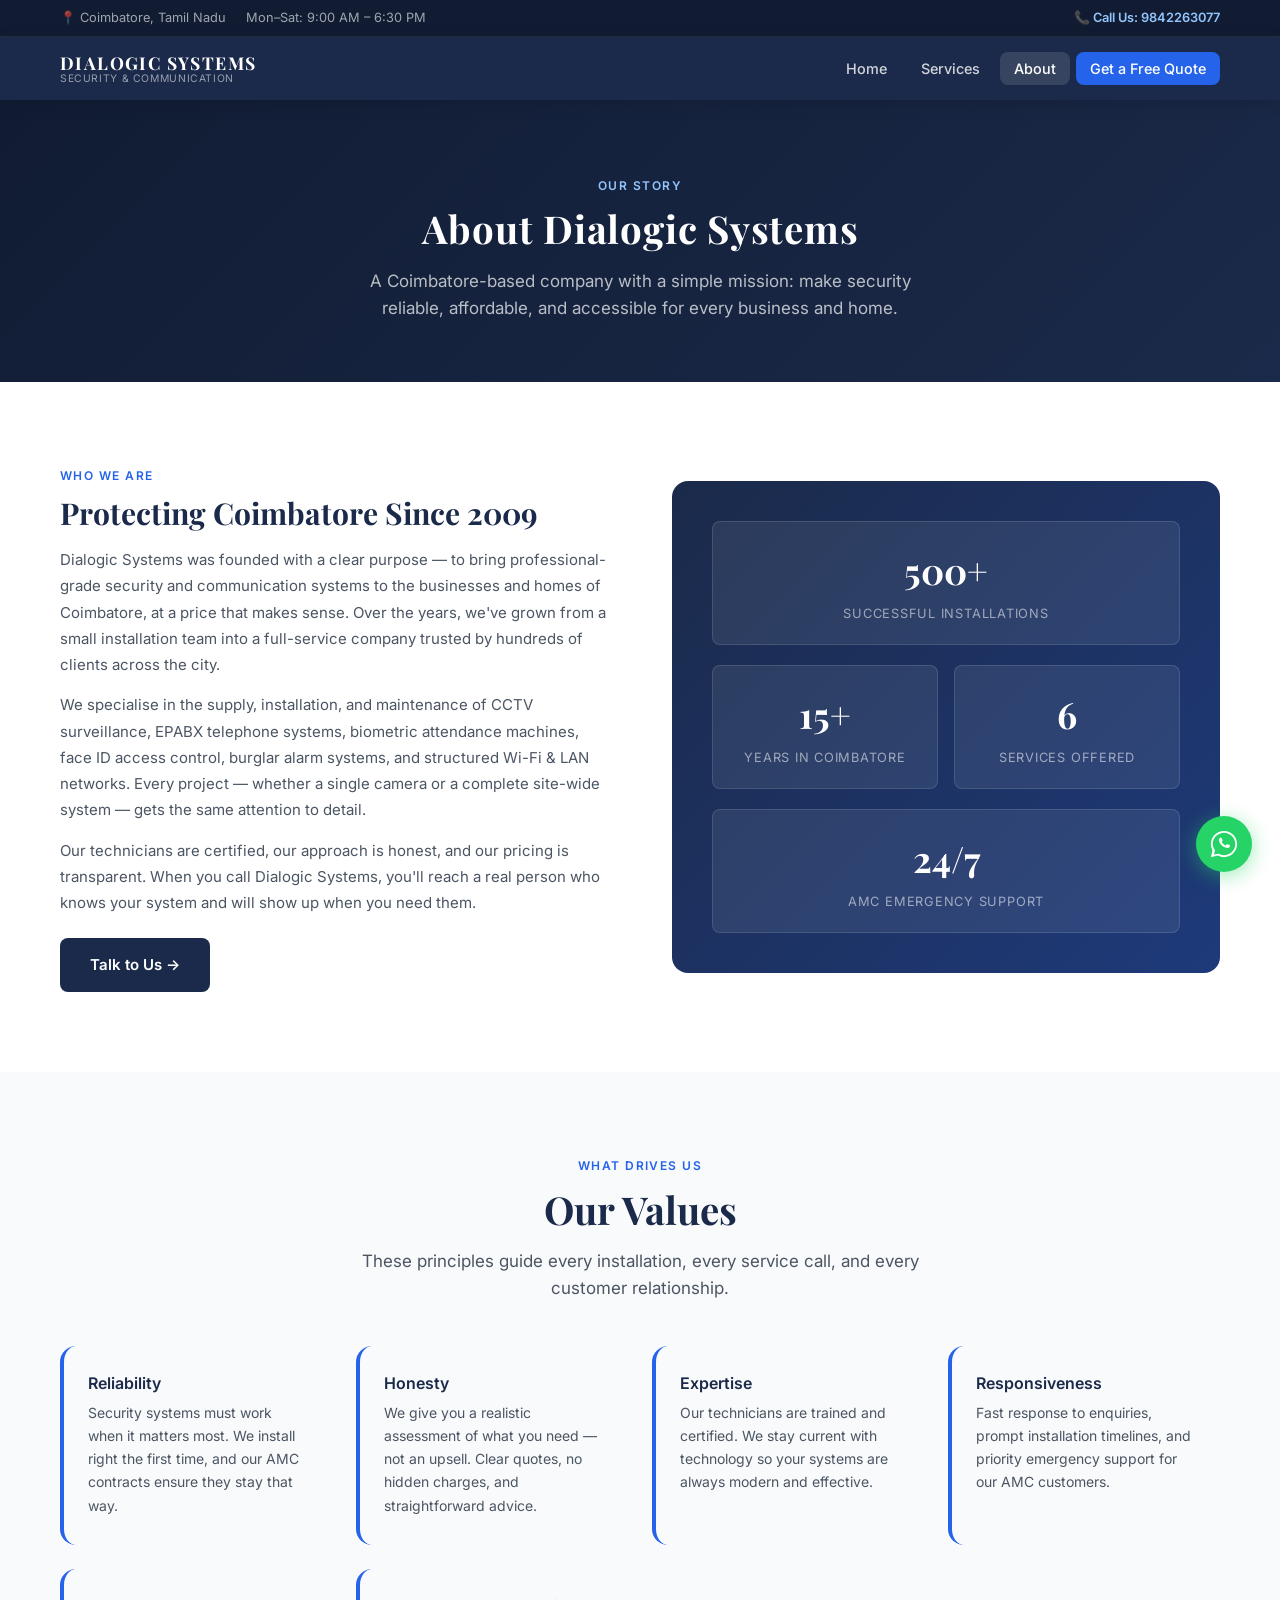
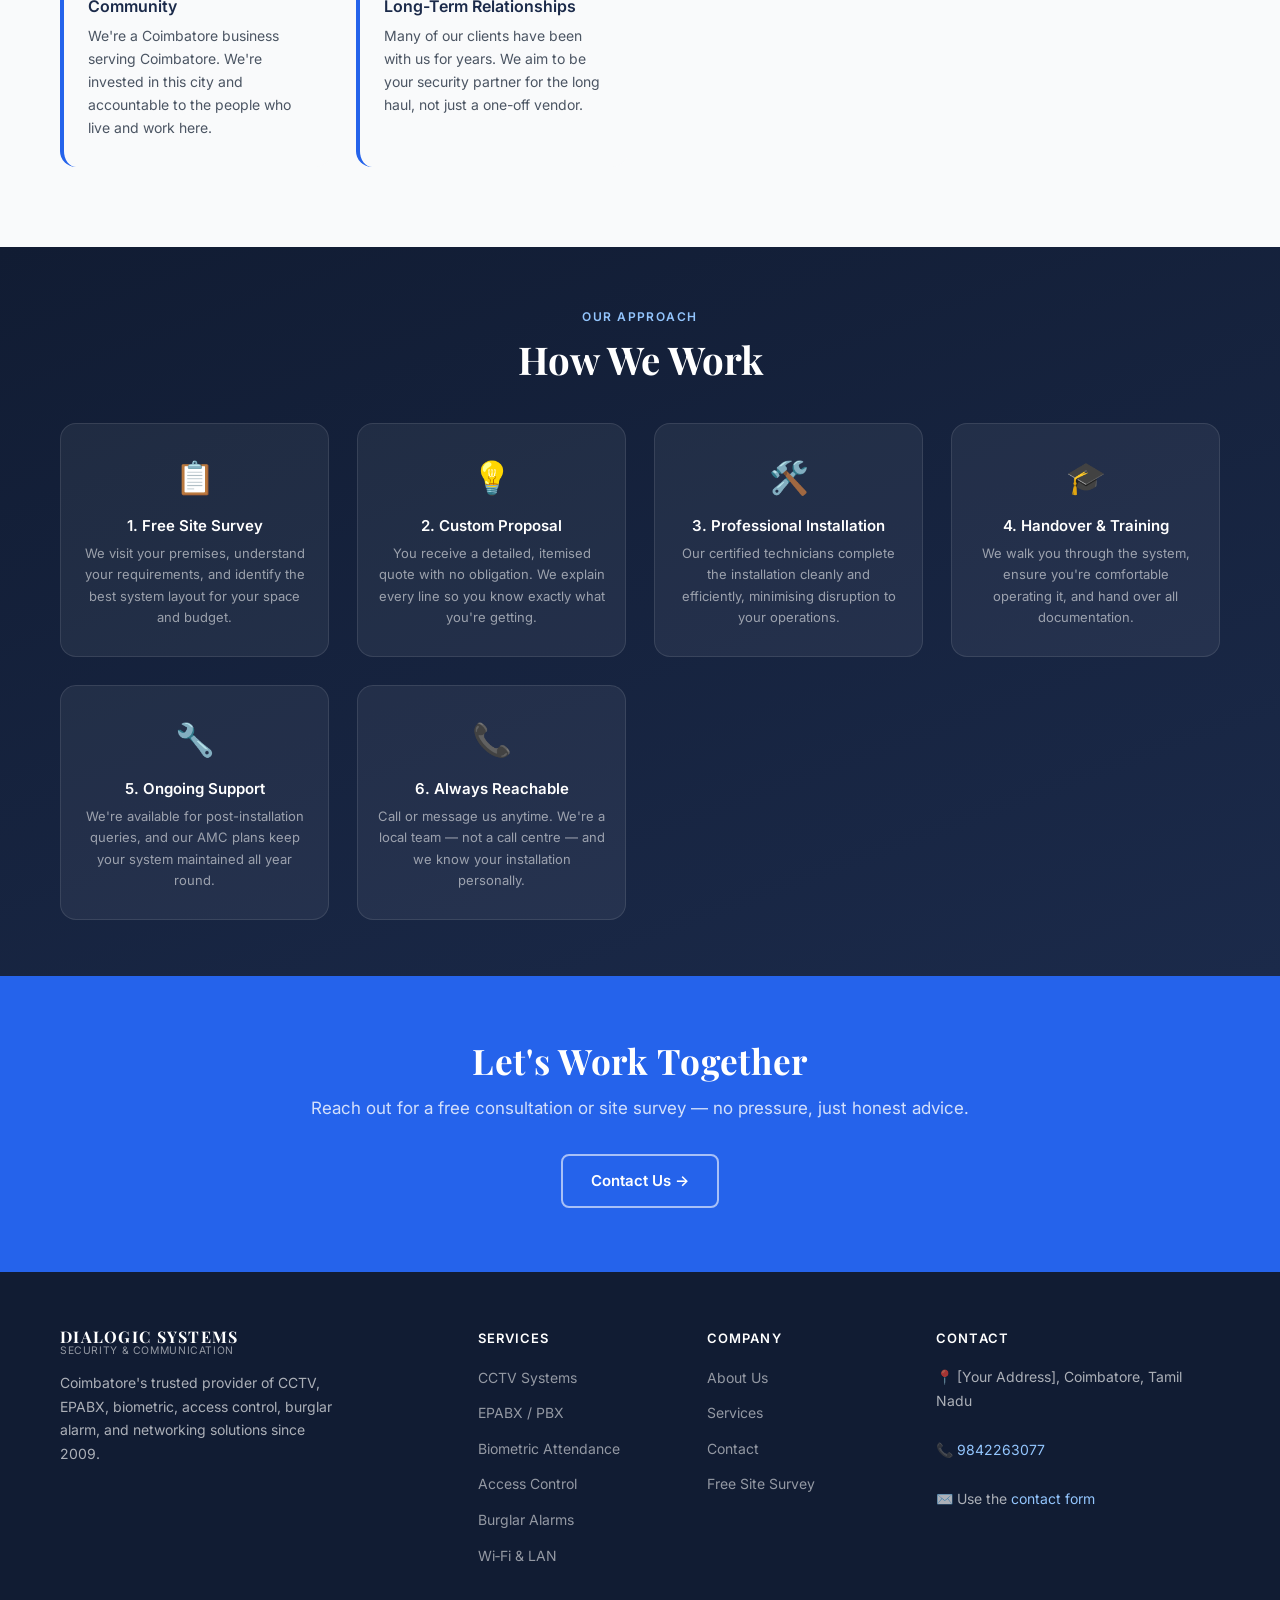
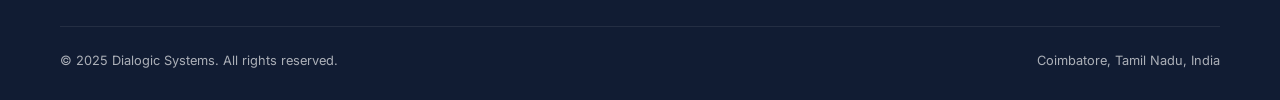
==== commit 2b9dc583: "Update to make the website more trustworthy" ====
--- a/about.html
+++ b/about.html
@@ -10,19 +10,21 @@
 </head>
 <body>
 
+<!-- ===== TOP BAR ===== -->
+<div class="topbar">
+  <div class="container topbar-inner">
+    <div class="topbar-left">
+      <span>📍 Coimbatore, Tamil Nadu</span>
+      <span>Mon–Sat: 9:00 AM – 6:30 PM</span>
+    </div>
+    <a href="tel:+919842263077" class="topbar-phone">📞 Call Us: 9842263077</a>
+  </div>
+</div>
+
 <!-- ===== NAVIGATION ===== -->
 <nav class="nav" role="navigation" aria-label="Main navigation">
   <div class="container nav-inner">
     <a href="index.html" class="nav-logo" aria-label="Dialogic Systems home">
-      <svg class="nav-logo-icon" viewBox="0 0 40 40" fill="none" xmlns="http://www.w3.org/2000/svg" aria-hidden="true">
-        <rect width="40" height="40" rx="8" fill="rgba(255,255,255,0.1)"/>
-        <rect x="4" y="14" width="20" height="13" rx="3" fill="white"/>
-        <circle cx="14" cy="20.5" r="4" fill="#1B2A4A"/>
-        <circle cx="14" cy="20.5" r="2" fill="#2563EB"/>
-        <rect x="22" y="18" width="12" height="5" rx="2" fill="white"/>
-        <rect x="9" y="27" width="3" height="4" rx="1" fill="white"/>
-        <rect x="5" y="30" width="11" height="2" rx="1" fill="white"/>
-      </svg>
       <div class="nav-logo-text">
         <span class="nav-logo-name">Dialogic Systems</span>
         <span class="nav-logo-tagline">Security &amp; Communication</span>
@@ -222,7 +224,7 @@
         <h4>Contact</h4>
         <address>
           📍 [Your Address], Coimbatore, Tamil Nadu<br/><br/>
-          📞 <a href="tel:+910000000000">[Phone Number]</a><br/><br/>
+          📞 <a href="tel:+919842263077">9842263077</a><br/><br/>
           ✉️ Use the <a href="contact.html">contact form</a>
         </address>
       </div>
@@ -234,6 +236,15 @@
   </div>
 </footer>
 
+<!-- ===== WHATSAPP FLOAT ===== -->
+<a href="https://wa.me/919842263077?text=Hello%2C%20I%27d%20like%20to%20enquire%20about%20your%20security%20systems."
+   class="whatsapp-float" target="_blank" rel="noopener noreferrer"
+   aria-label="Chat with us on WhatsApp">
+  <svg viewBox="0 0 32 32" fill="white" xmlns="http://www.w3.org/2000/svg" aria-hidden="true">
+    <path d="M16 2C8.268 2 2 8.268 2 16c0 2.417.637 4.68 1.75 6.64L2 30l7.55-1.72A13.94 13.94 0 0016 30c7.732 0 14-6.268 14-14S23.732 2 16 2zm0 2c6.627 0 12 5.373 12 12s-5.373 12-12 12c-2.1 0-4.07-.54-5.786-1.49l-.414-.24-4.486 1.02 1.05-4.37-.26-.43A11.94 11.94 0 014 16C4 9.373 9.373 4 16 4zm-2.406 5.82c-.22-.492-.45-.502-.658-.51-.17-.007-.364-.007-.558-.007-.193 0-.508.073-.774.366-.267.293-1.02 .996-1.02 2.428s1.044 2.816 1.19 3.012c.145.196 2.02 3.196 4.954 4.354 2.45.966 2.935.773 3.464.725.53-.048 1.71-.7 1.952-1.376.24-.676.24-1.255.168-1.376-.073-.12-.267-.193-.558-.34-.29-.146-1.71-.844-1.975-.94-.265-.097-.458-.145-.65.145-.193.29-.748.94-.916 1.134-.168.194-.337.218-.627.073-.29-.146-1.225-.452-2.333-1.44-.862-.77-1.444-1.72-1.613-2.01-.168-.29-.018-.448.127-.593.13-.13.29-.34.436-.508.145-.17.193-.29.29-.484.097-.194.048-.365-.025-.51-.073-.146-.638-1.564-.88-2.143z"/>
+  </svg>
+</a>
+
 <script src="js/main.js"></script>
 </body>
 </html>
--- a/css/style.css
+++ b/css/style.css
@@ -1103,6 +1103,157 @@
 .bg-gray { background: var(--gray-50); }
 .bg-sky  { background: var(--sky); }
 
+/* ---------- TOP BAR ---------- */
+.topbar {
+  background: var(--navy-dark);
+  border-bottom: 1px solid rgba(255,255,255,.08);
+  font-size: .8rem;
+  color: rgba(255,255,255,.6);
+}
+
+.topbar-inner {
+  display: flex;
+  align-items: center;
+  justify-content: space-between;
+  padding-block: 8px;
+  gap: 12px;
+  flex-wrap: wrap;
+}
+
+.topbar-left {
+  display: flex;
+  align-items: center;
+  gap: 20px;
+}
+
+.topbar-phone {
+  display: flex;
+  align-items: center;
+  gap: 6px;
+  color: #93C5FD;
+  font-weight: 600;
+  font-size: .8rem;
+  transition: color var(--transition);
+}
+.topbar-phone:hover { color: #BFDBFE; }
+
+/* ---------- WHATSAPP FLOAT ---------- */
+.whatsapp-float {
+  position: fixed;
+  bottom: 28px;
+  right: 28px;
+  z-index: 999;
+  width: 56px;
+  height: 56px;
+  background: #25D366;
+  border-radius: 50%;
+  display: flex;
+  align-items: center;
+  justify-content: center;
+  box-shadow: 0 4px 20px rgba(37,211,102,.45);
+  transition: transform var(--transition), box-shadow var(--transition);
+}
+.whatsapp-float:hover {
+  transform: scale(1.1);
+  box-shadow: 0 6px 28px rgba(37,211,102,.55);
+}
+.whatsapp-float svg { width: 30px; height: 30px; }
+
+/* ---------- BRANDS BAR ---------- */
+.brands-bar {
+  background: var(--white);
+  border-top: 1px solid #E5E7EB;
+  border-bottom: 1px solid #E5E7EB;
+  padding-block: 36px;
+}
+
+.brands-label {
+  text-align: center;
+  font-size: .75rem;
+  font-weight: 600;
+  letter-spacing: .1em;
+  text-transform: uppercase;
+  color: var(--gray-400);
+  margin-bottom: 24px;
+}
+
+.brands-grid {
+  display: flex;
+  flex-wrap: wrap;
+  justify-content: center;
+  gap: 12px;
+}
+
+.brand-pill {
+  background: var(--gray-50);
+  border: 1.5px solid #E5E7EB;
+  border-radius: var(--radius);
+  padding: 10px 22px;
+  font-size: .875rem;
+  font-weight: 700;
+  color: var(--navy);
+  letter-spacing: .04em;
+  transition: border-color var(--transition), background var(--transition);
+}
+.brand-pill:hover {
+  background: var(--sky);
+  border-color: #BFDBFE;
+}
+
+/* ---------- TESTIMONIALS ---------- */
+.testimonials-grid {
+  display: grid;
+  grid-template-columns: repeat(auto-fill, minmax(300px, 1fr));
+  gap: 24px;
+  margin-top: 44px;
+}
+
+.testimonial-card {
+  background: var(--white);
+  border: 1px solid #E5E7EB;
+  border-radius: var(--radius-lg);
+  padding: 28px 24px;
+  display: flex;
+  flex-direction: column;
+  gap: 16px;
+  transition: box-shadow var(--transition), transform var(--transition);
+}
+.testimonial-card:hover {
+  box-shadow: var(--shadow-md);
+  transform: translateY(-3px);
+}
+
+.testimonial-stars {
+  color: #F59E0B;
+  font-size: 1rem;
+  letter-spacing: 2px;
+}
+
+.testimonial-card > p {
+  font-size: .9375rem;
+  color: var(--gray-600);
+  line-height: 1.75;
+  font-style: italic;
+  flex: 1;
+}
+
+.testimonial-author {
+  border-top: 1px solid #F3F4F6;
+  padding-top: 14px;
+}
+
+.testimonial-name {
+  font-size: .875rem;
+  font-weight: 700;
+  color: var(--navy);
+}
+
+.testimonial-role {
+  font-size: .8rem;
+  color: var(--gray-400);
+  margin-top: 2px;
+}
+
 /* ---------- RESPONSIVE ---------- */
 @media (max-width: 900px) {
   .hero-inner        { grid-template-columns: 1fr; }
@@ -1115,6 +1266,8 @@
 }
 
 @media (max-width: 640px) {
+  .topbar-left    { display: none; }
+  .topbar-inner   { justify-content: center; }
   .section-pad    { padding-block: 56px; }
   .nav-links      { display: none; }
   .nav-burger     { display: flex; }
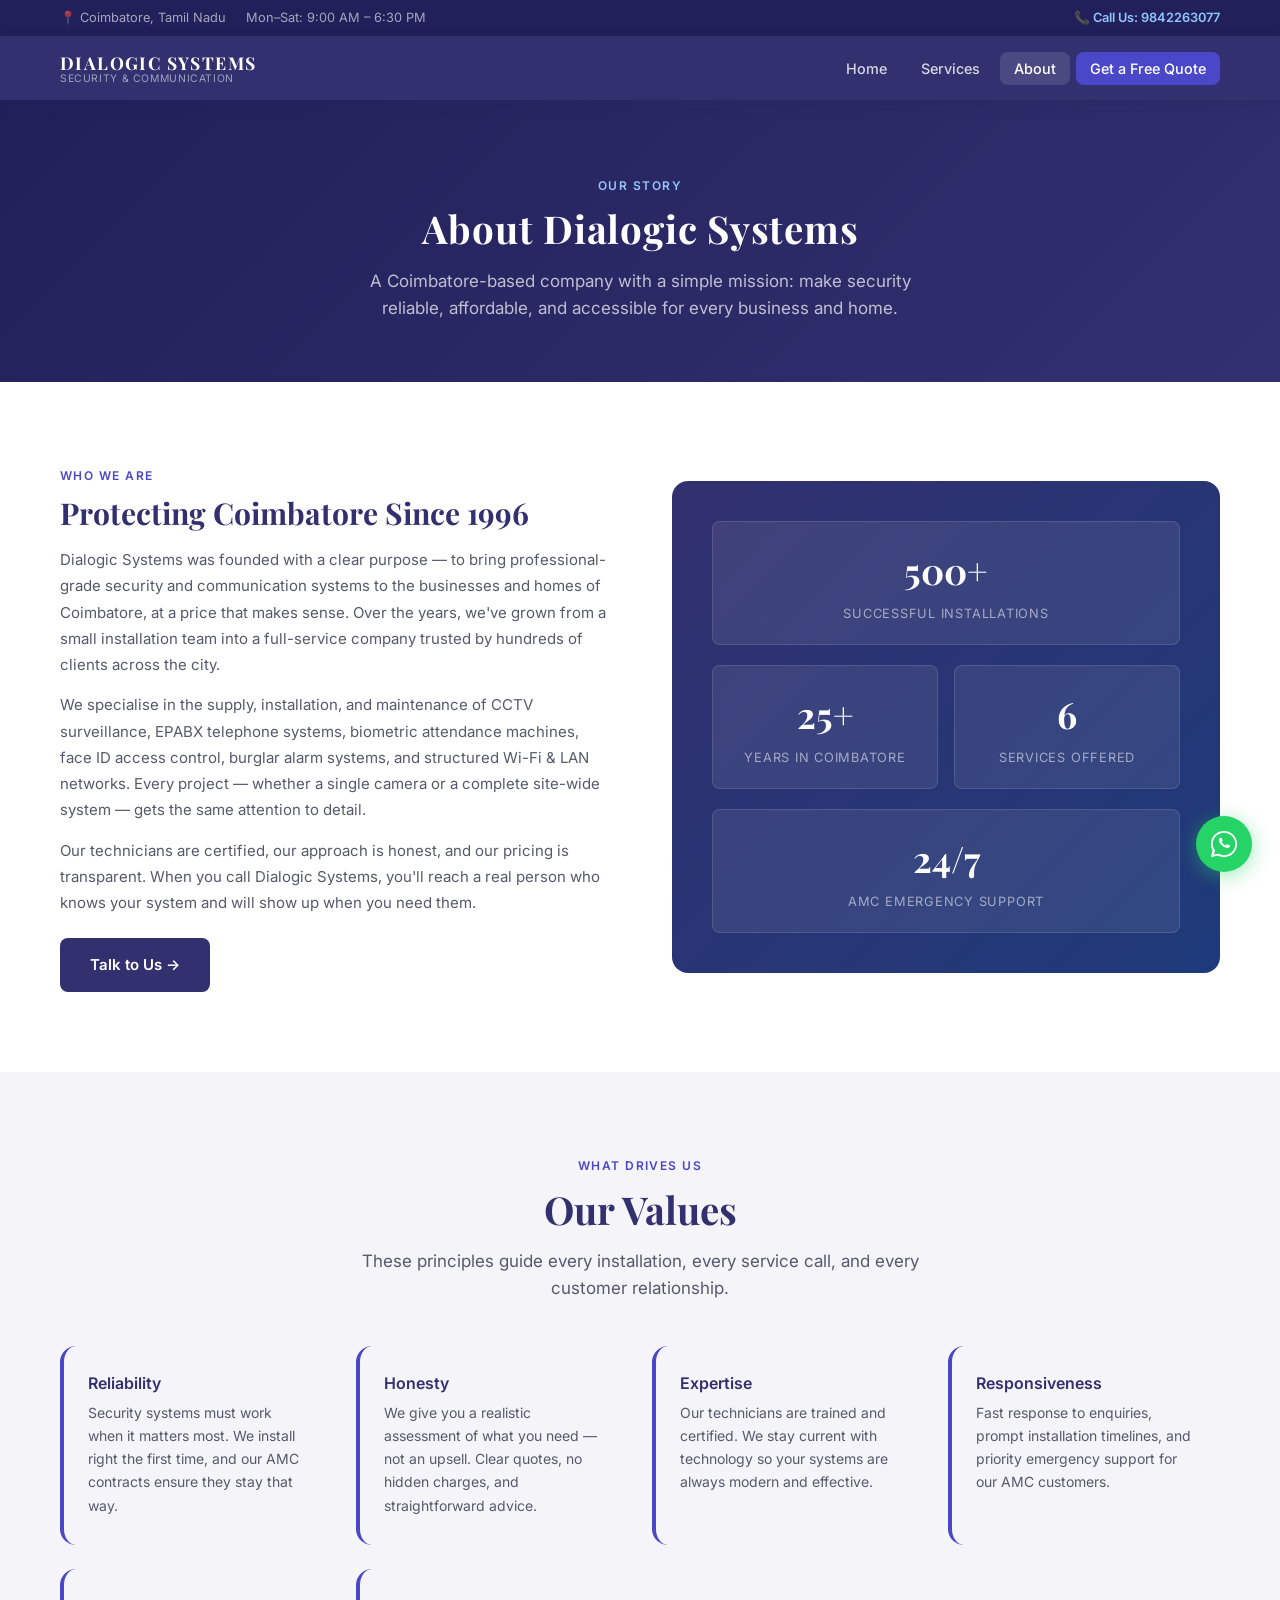
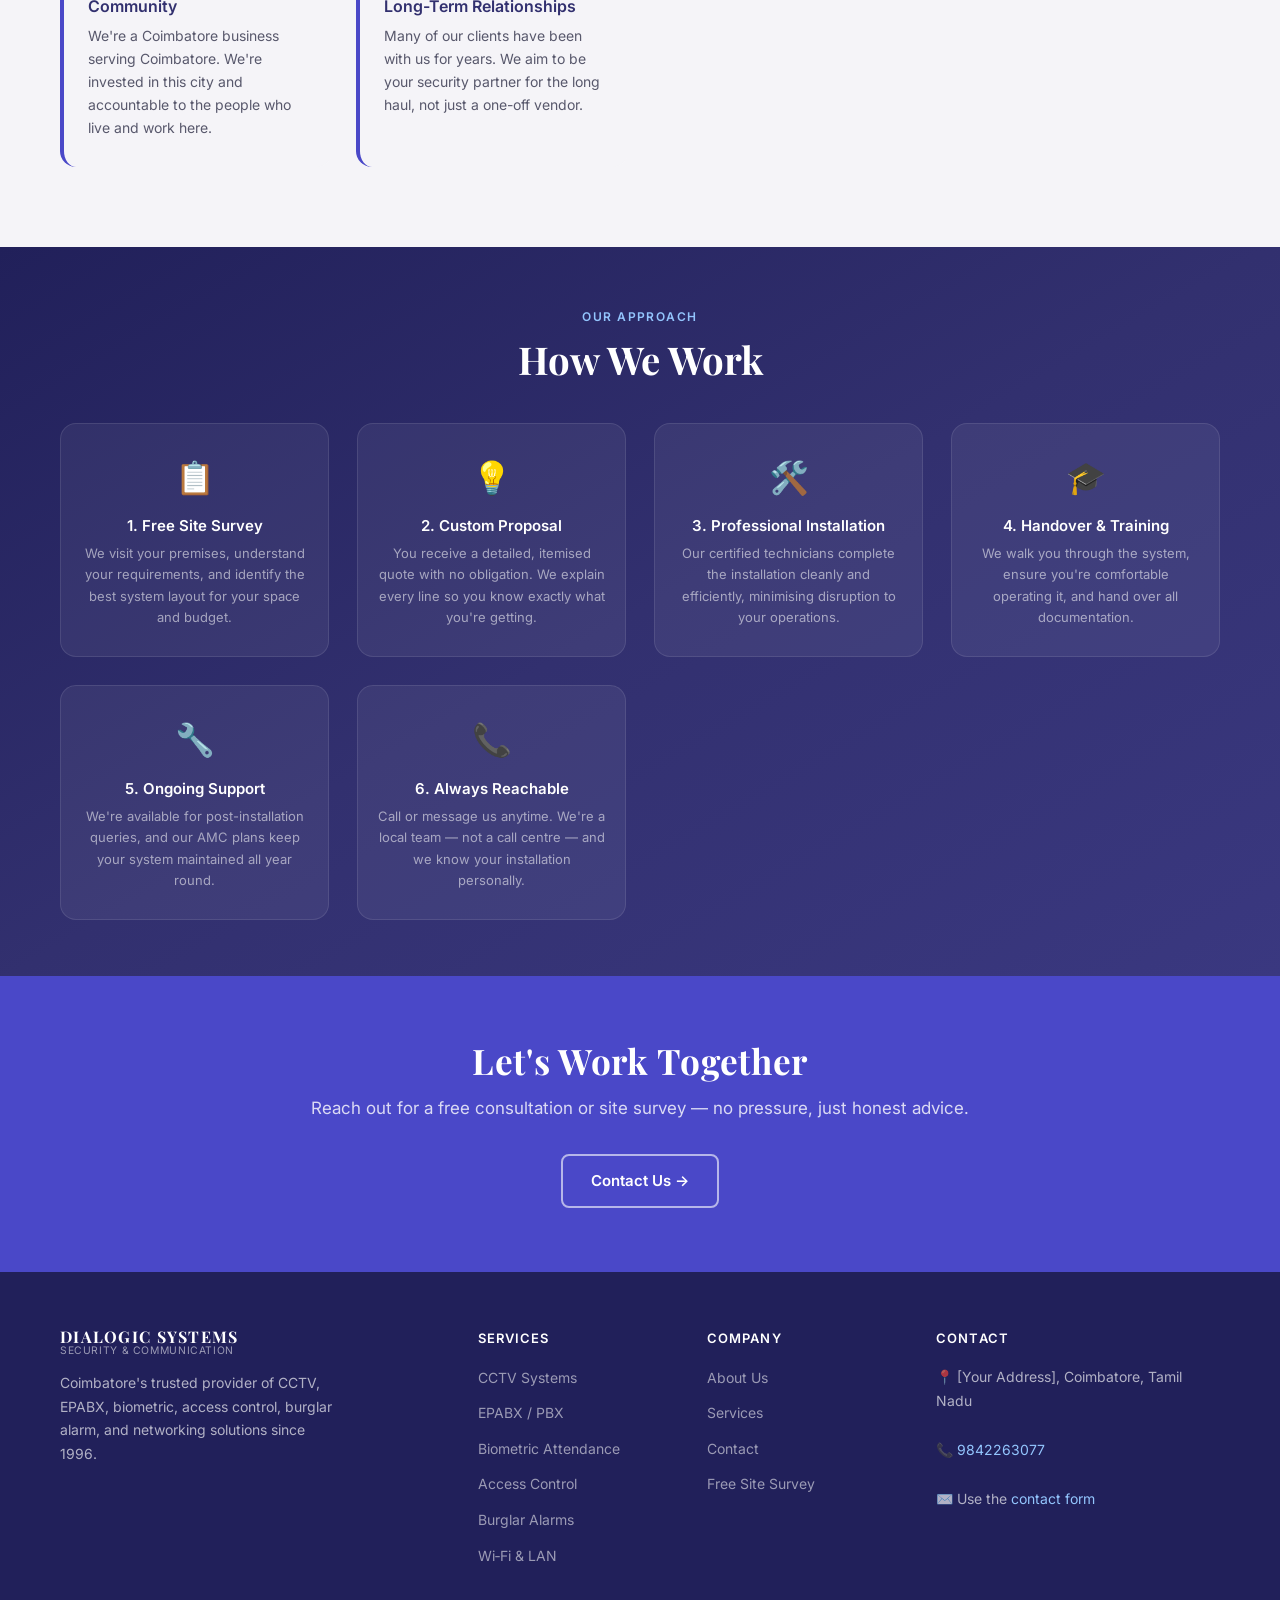
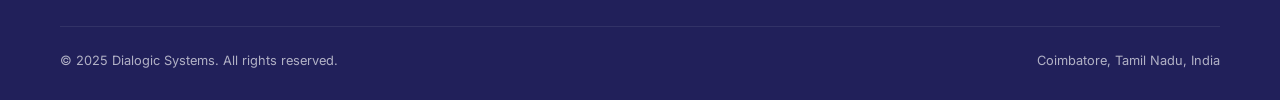
==== commit 88bb44db: "style update" ====
--- a/about.html
+++ b/about.html
@@ -64,7 +64,7 @@
   <div class="container about-intro">
     <div class="about-intro-text">
       <span class="section-label">Who We Are</span>
-      <h2 id="story-heading">Protecting Coimbatore Since 2009</h2>
+      <h2 id="story-heading">Protecting Coimbatore Since 1996</h2>
       <p>
         Dialogic Systems was founded with a clear purpose — to bring professional-grade security and communication systems to the businesses and homes of Coimbatore, at a price that makes sense. Over the years, we've grown from a small installation team into a full-service company trusted by hundreds of clients across the city.
       </p>
@@ -84,7 +84,7 @@
       </div>
       <div class="about-stat-row">
         <div class="about-stat-box">
-          <div class="num">15+</div>
+          <div class="num">25+</div>
           <div class="lbl">Years in Coimbatore</div>
         </div>
         <div class="about-stat-box">
@@ -198,7 +198,7 @@
           <span class="nav-logo-name" style="font-size:1rem;">Dialogic Systems</span>
           <span class="nav-logo-tagline">Security &amp; Communication</span>
         </div>
-        <p>Coimbatore's trusted provider of CCTV, EPABX, biometric, access control, burglar alarm, and networking solutions since 2009.</p>
+        <p>Coimbatore's trusted provider of CCTV, EPABX, biometric, access control, burglar alarm, and networking solutions since 1996.</p>
       </div>
       <div class="footer-col">
         <h4>Services</h4>
--- a/css/style.css
+++ b/css/style.css
@@ -7,20 +7,23 @@
 
 /* ---------- CSS Variables ---------- */
 :root {
-  --navy:       #1B2A4A;
-  --navy-dark:  #111C33;
-  --blue:       #2563EB;
-  --blue-light: #3B82F6;
-  --sky:        #EFF6FF;
+  --navy:       #32306F;
+  --navy-dark:  #21205A;
+  --slate:      #58586C;
+  --silver:     #BEBFCC;
+  --blue:       #4A48C8;
+  --blue-light: #6664D8;
+  --sky:        #F0EFFA;
+  --off-white:  #F5F4F8;
   --white:      #FFFFFF;
-  --gray-50:    #F9FAFB;
-  --gray-100:   #F3F4F6;
+  --gray-50:    #F5F4F8;
+  --gray-100:   #EEEDF4;
   --gray-400:   #9CA3AF;
-  --gray-600:   #4B5563;
-  --gray-800:   #1F2937;
-  --shadow-sm:  0 1px 3px rgba(0,0,0,.1);
-  --shadow-md:  0 4px 16px rgba(0,0,0,.12);
-  --shadow-lg:  0 8px 32px rgba(0,0,0,.15);
+  --gray-600:   #58586C;
+  --gray-800:   #21205A;
+  --shadow-sm:  0 1px 3px rgba(33,32,90,.1);
+  --shadow-md:  0 4px 16px rgba(33,32,90,.12);
+  --shadow-lg:  0 8px 32px rgba(33,32,90,.18);
   --radius:     8px;
   --radius-lg:  16px;
   --transition: 0.25s ease;
@@ -234,9 +237,9 @@
 
 /* ---------- HERO ---------- */
 .hero {
-  background: linear-gradient(135deg, var(--navy-dark) 0%, var(--navy) 50%, #1e3a7a 100%);
-  color: var(--white);
-  padding-block: 96px 80px;
+  background: linear-gradient(135deg, var(--navy-dark) 0%, var(--navy) 60%, #3a3880 100%);
+  color: var(--white);
+  padding-block: 104px 88px;
   position: relative;
   overflow: hidden;
 }
@@ -246,22 +249,33 @@
   position: absolute;
   inset: 0;
   background:
-    radial-gradient(ellipse 60% 80% at 80% 50%, rgba(37,99,235,.18) 0%, transparent 70%);
+    radial-gradient(ellipse 50% 70% at 85% 40%, rgba(74,72,200,.22) 0%, transparent 65%),
+    radial-gradient(ellipse 30% 50% at 10% 80%, rgba(33,32,90,.4) 0%, transparent 60%);
   pointer-events: none;
 }
 
-/* Decorative diagonal shape mimicking logo */
+/* Decorative diagonal shape */
 .hero::after {
   content: '';
   position: absolute;
-  right: -8%;
-  top: 50%;
-  transform: translateY(-50%);
-  width: 55%;
-  height: 140%;
-  background: rgba(255,255,255,.03);
-  clip-path: polygon(20% 0%, 100% 0%, 100% 100%, 0% 100%);
+  right: -5%;
+  top: 0;
+  width: 52%;
+  height: 100%;
+  background: rgba(255,255,255,.025);
+  clip-path: polygon(18% 0%, 100% 0%, 100% 100%, 0% 100%);
   pointer-events: none;
+}
+
+/* Decorative line accent */
+.hero-line-accent {
+  position: absolute;
+  top: 0;
+  left: 0;
+  width: 5px;
+  height: 100%;
+  background: linear-gradient(180deg, var(--blue-light), transparent);
+  opacity: .6;
 }
 
 .hero-inner {
@@ -291,12 +305,12 @@
 
 .hero-title {
   font-family: 'Playfair Display', Georgia, serif;
-  font-size: clamp(2.2rem, 4.5vw, 3.4rem);
+  font-size: clamp(2.6rem, 5.5vw, 4.2rem);
   font-weight: 900;
-  line-height: 1.1;
-  margin-bottom: 20px;
+  line-height: 1.05;
+  margin-bottom: 24px;
   text-transform: uppercase;
-  letter-spacing: .04em;
+  letter-spacing: .03em;
 }
 
 .hero-title span { color: #60A5FA; }
@@ -372,11 +386,62 @@
 
 .hero-card.span-2 { grid-column: span 2; }
 
+/* ---------- STATS STRIP ---------- */
+.stats-strip {
+  background: var(--navy-dark);
+  padding-block: 56px;
+  position: relative;
+  overflow: hidden;
+}
+
+.stats-strip::before {
+  content: '';
+  position: absolute;
+  inset: 0;
+  background: radial-gradient(ellipse 80% 100% at 50% 50%, rgba(74,72,200,.12) 0%, transparent 70%);
+  pointer-events: none;
+}
+
+.stats-strip-grid {
+  position: relative;
+  display: grid;
+  grid-template-columns: repeat(4, 1fr);
+  gap: 0;
+}
+
+.stat-block {
+  text-align: center;
+  padding: 24px 20px;
+  border-right: 1px solid rgba(255,255,255,.08);
+}
+.stat-block:last-child { border-right: none; }
+
+.stat-block-num {
+  font-family: 'Playfair Display', Georgia, serif;
+  font-size: clamp(2.4rem, 4vw, 3.5rem);
+  font-weight: 900;
+  color: var(--white);
+  line-height: 1;
+  margin-bottom: 8px;
+}
+
+.stat-block-num span {
+  color: var(--silver);
+}
+
+.stat-block-label {
+  font-size: .8rem;
+  font-weight: 600;
+  color: var(--silver);
+  text-transform: uppercase;
+  letter-spacing: .1em;
+}
+
 /* ---------- TRUST BAR ---------- */
 .trust-bar {
-  background: var(--sky);
-  border-top: 1px solid #DBEAFE;
-  border-bottom: 1px solid #DBEAFE;
+  background: var(--off-white);
+  border-top: 1px solid var(--gray-100);
+  border-bottom: 1px solid var(--gray-100);
 }
 
 .trust-bar-inner {
@@ -393,7 +458,7 @@
   align-items: center;
   gap: 10px;
   padding: 12px 28px;
-  border-right: 1px solid #BFDBFE;
+  border-right: 1px solid var(--silver);
   font-size: .875rem;
   font-weight: 500;
   color: var(--navy);
@@ -412,15 +477,16 @@
 
 .service-card {
   background: var(--white);
-  border: 1px solid #E5E7EB;
+  border: 1px solid var(--gray-100);
+  border-left: 4px solid var(--navy);
   border-radius: var(--radius-lg);
   padding: 32px 28px;
-  transition: box-shadow var(--transition), transform var(--transition), border-color var(--transition);
+  transition: box-shadow var(--transition), transform var(--transition), border-left-color var(--transition);
 }
 .service-card:hover {
   box-shadow: var(--shadow-lg);
   transform: translateY(-4px);
-  border-color: #BFDBFE;
+  border-left-color: var(--blue);
 }
 
 .service-card-icon {
@@ -455,7 +521,7 @@
 
 /* ---------- WHY US ---------- */
 .why-us {
-  background: linear-gradient(160deg, var(--navy-dark) 0%, var(--navy) 100%);
+  background: linear-gradient(150deg, var(--navy-dark) 0%, var(--navy) 50%, #3a3880 100%);
   color: var(--white);
 }
 
@@ -1265,7 +1331,15 @@
   .footer-grid       { grid-template-columns: 1fr 1fr; }
 }
 
+@media (max-width: 900px) {
+  .stats-strip-grid { grid-template-columns: repeat(2, 1fr); }
+  .stat-block:nth-child(2) { border-right: none; }
+}
+
 @media (max-width: 640px) {
+  .stats-strip-grid { grid-template-columns: repeat(2, 1fr); }
+  .stat-block { border-right: none; border-bottom: 1px solid rgba(255,255,255,.08); }
+  .stat-block:nth-last-child(-n+2) { border-bottom: none; }
   .topbar-left    { display: none; }
   .topbar-inner   { justify-content: center; }
   .section-pad    { padding-block: 56px; }
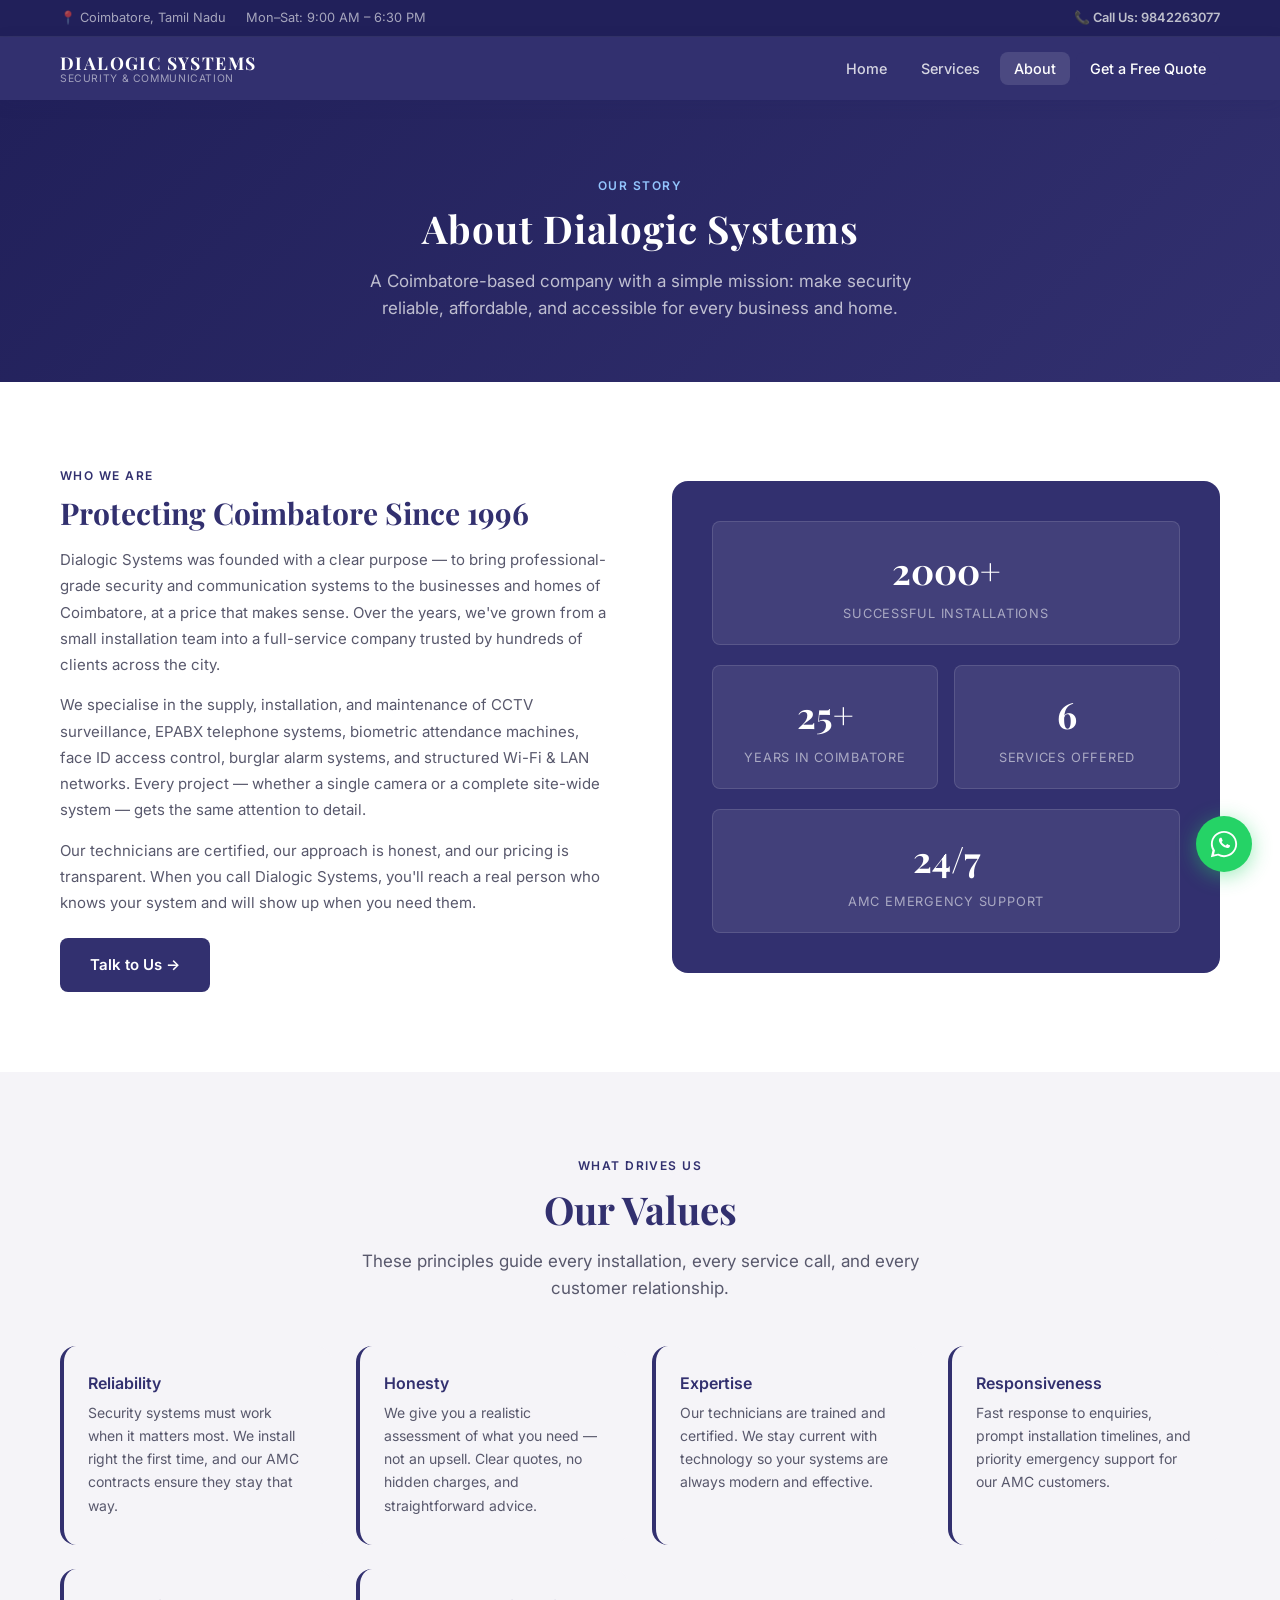
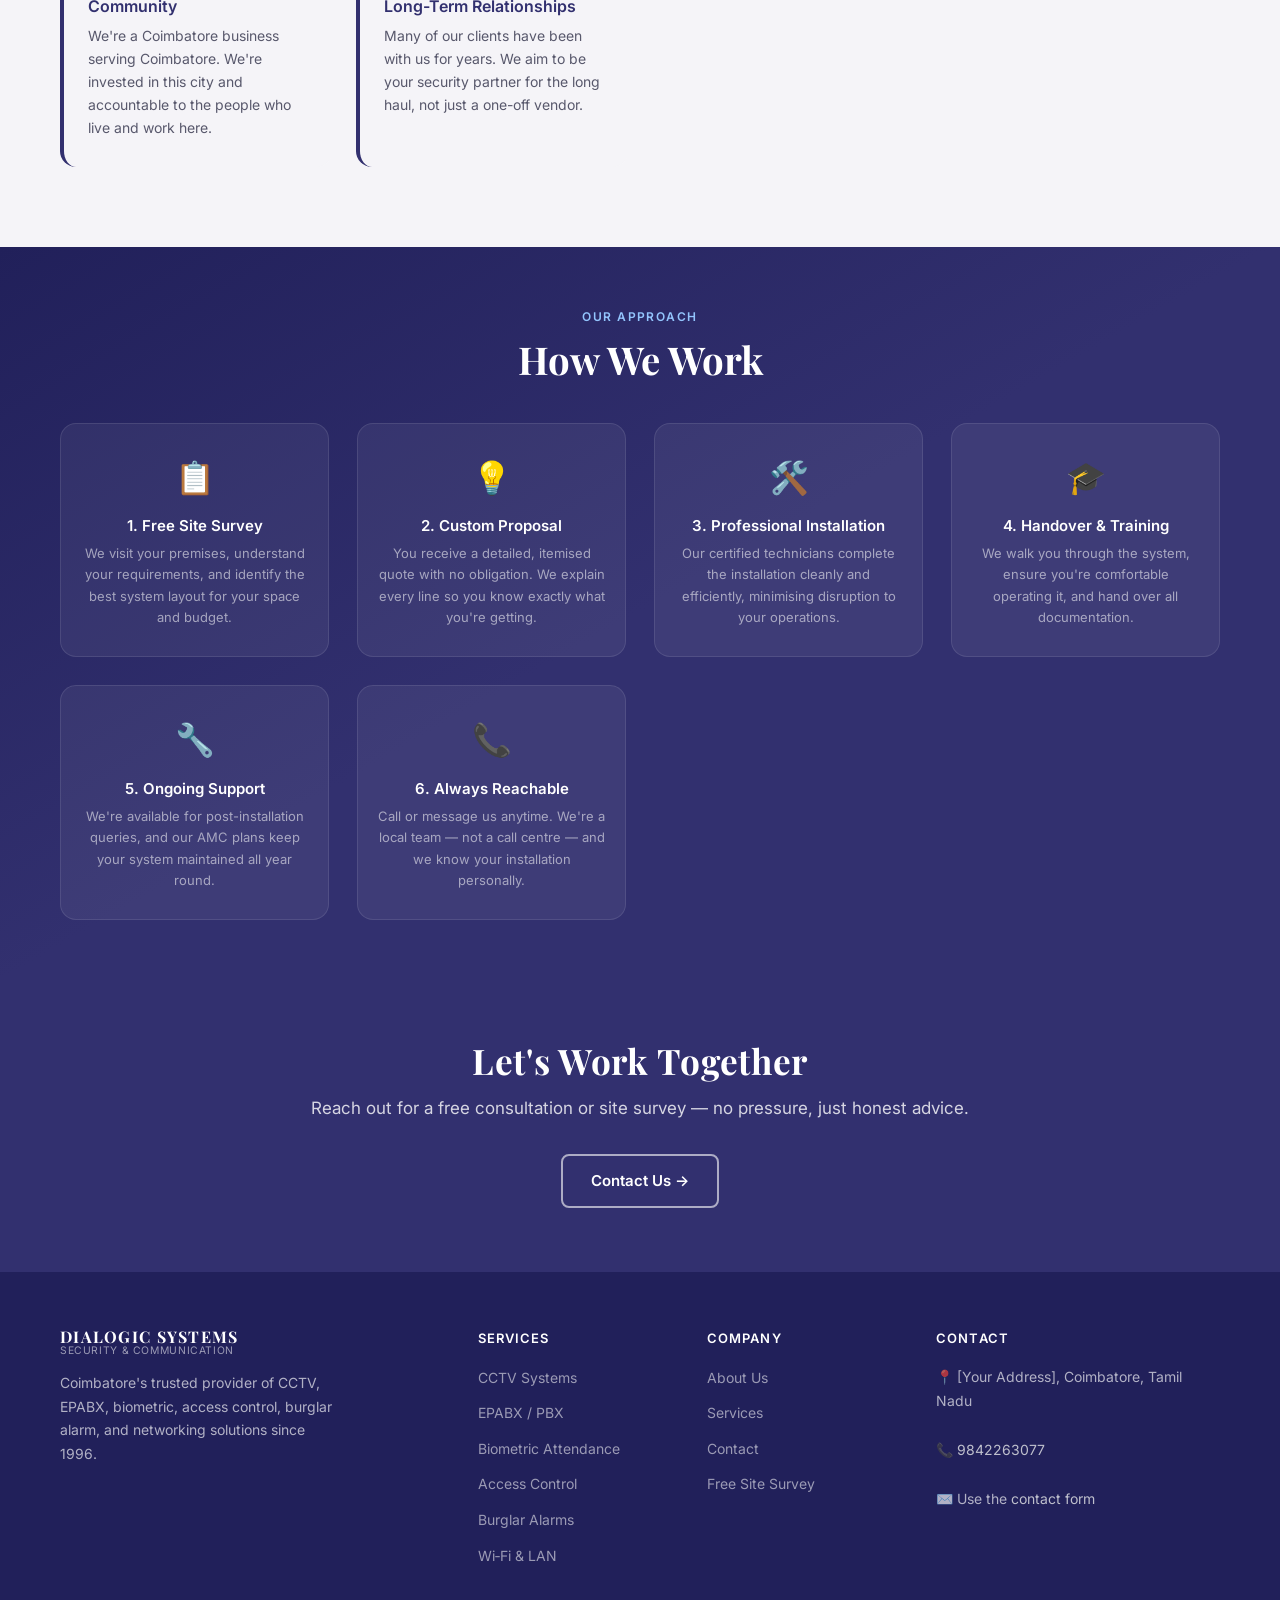
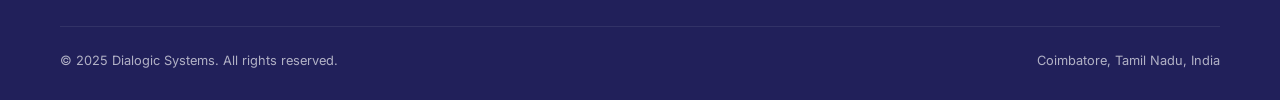
==== commit 83a02e86: "Update about.html" ====
--- a/about.html
+++ b/about.html
@@ -79,7 +79,7 @@
 
     <div class="about-visual" role="presentation">
       <div class="about-stat-box">
-        <div class="num">500+</div>
+        <div class="num">2000+</div>
         <div class="lbl">Successful Installations</div>
       </div>
       <div class="about-stat-row">
--- a/css/style.css
+++ b/css/style.css
@@ -11,14 +11,14 @@
   --navy-dark:  #21205A;
   --slate:      #58586C;
   --silver:     #BEBFCC;
-  --blue:       #4A48C8;
-  --blue-light: #6664D8;
-  --sky:        #F0EFFA;
+  --blue:       #32306F;
+  --blue-light: #21205A;
+  --sky:        #F5F4F8;
   --off-white:  #F5F4F8;
   --white:      #FFFFFF;
   --gray-50:    #F5F4F8;
-  --gray-100:   #EEEDF4;
-  --gray-400:   #9CA3AF;
+  --gray-100:   #F5F4F8;
+  --gray-400:   #BEBFCC;
   --gray-600:   #58586C;
   --gray-800:   #21205A;
   --shadow-sm:  0 1px 3px rgba(33,32,90,.1);
@@ -237,7 +237,7 @@
 
 /* ---------- HERO ---------- */
 .hero {
-  background: linear-gradient(135deg, var(--navy-dark) 0%, var(--navy) 60%, #3a3880 100%);
+  background: linear-gradient(135deg, var(--navy-dark) 0%, var(--navy) 60%, #32306F 100%);
   color: var(--white);
   padding-block: 104px 88px;
   position: relative;
@@ -299,7 +299,7 @@
   font-weight: 600;
   letter-spacing: .06em;
   text-transform: uppercase;
-  color: #93C5FD;
+  color: #BEBFCC;
   margin-bottom: 20px;
 }
 
@@ -313,7 +313,7 @@
   letter-spacing: .03em;
 }
 
-.hero-title span { color: #60A5FA; }
+.hero-title span { color: #BEBFCC; }
 
 .hero-desc {
   font-size: 1.05rem;
@@ -521,7 +521,7 @@
 
 /* ---------- WHY US ---------- */
 .why-us {
-  background: linear-gradient(150deg, var(--navy-dark) 0%, var(--navy) 50%, #3a3880 100%);
+  background: linear-gradient(150deg, var(--navy-dark) 0%, var(--navy) 50%, #32306F 100%);
   color: var(--white);
 }
 
@@ -576,7 +576,7 @@
   align-items: center;
   gap: 12px;
   background: var(--sky);
-  border: 1px solid #BFDBFE;
+  border: 1px solid #BEBFCC;
   border-radius: var(--radius);
   padding: 14px 18px;
   font-size: .875rem;
@@ -585,7 +585,7 @@
   transition: background var(--transition), transform var(--transition);
 }
 .sector-pill:hover {
-  background: #DBEAFE;
+  background: #F5F4F8;
   transform: translateY(-2px);
 }
 .sector-pill span { font-size: 1.25rem; }
@@ -636,7 +636,7 @@
 
 .service-detail-card {
   background: var(--white);
-  border: 1px solid #E5E7EB;
+  border: 1px solid #BEBFCC;
   border-radius: var(--radius-lg);
   overflow: hidden;
   transition: box-shadow var(--transition), transform var(--transition);
@@ -647,7 +647,7 @@
 }
 
 .sdc-header {
-  background: linear-gradient(135deg, var(--navy) 0%, #1e3a7a 100%);
+  background: linear-gradient(135deg, var(--navy) 0%, #32306F 100%);
   padding: 28px 28px 20px;
   display: flex;
   align-items: center;
@@ -790,7 +790,7 @@
 }
 
 .about-visual {
-  background: linear-gradient(135deg, var(--navy) 0%, #1e3a7a 100%);
+  background: linear-gradient(135deg, var(--navy) 0%, #32306F 100%);
   border-radius: var(--radius-lg);
   padding: 40px;
   display: flex;
@@ -871,7 +871,7 @@
 .team-card {
   text-align: center;
   background: var(--white);
-  border: 1px solid #E5E7EB;
+  border: 1px solid #BEBFCC;
   border-radius: var(--radius-lg);
   padding: 32px 20px 24px;
   transition: box-shadow var(--transition), transform var(--transition);
@@ -885,7 +885,7 @@
   width: 72px;
   height: 72px;
   border-radius: 50%;
-  background: linear-gradient(135deg, var(--navy), #1e3a7a);
+  background: linear-gradient(135deg, var(--navy), #32306F);
   display: flex;
   align-items: center;
   justify-content: center;
@@ -978,7 +978,7 @@
 }
 
 .contact-detail-value a {
-  color: #93C5FD;
+  color: #BEBFCC;
 }
 
 .contact-divider {
@@ -1001,7 +1001,7 @@
 /* Form */
 .contact-form-wrap {
   background: var(--white);
-  border: 1px solid #E5E7EB;
+  border: 1px solid #BEBFCC;
   border-radius: var(--radius-lg);
   padding: 40px 36px;
 }
@@ -1040,7 +1040,7 @@
 .form-group textarea {
   width: 100%;
   padding: 11px 14px;
-  border: 1.5px solid #D1D5DB;
+  border: 1.5px solid #BEBFCC;
   border-radius: var(--radius);
   font-family: 'Inter', sans-serif;
   font-size: .9rem;
@@ -1135,8 +1135,8 @@
   line-height: 1.75;
 }
 
-.footer-col address a { color: #93C5FD; }
-.footer-col address a:hover { color: #BFDBFE; }
+.footer-col address a { color: #BEBFCC; }
+.footer-col address a:hover { color: #BEBFCC; }
 
 .footer-bottom {
   border-top: 1px solid rgba(255,255,255,.08);
@@ -1196,12 +1196,12 @@
   display: flex;
   align-items: center;
   gap: 6px;
-  color: #93C5FD;
+  color: #BEBFCC;
   font-weight: 600;
   font-size: .8rem;
   transition: color var(--transition);
 }
-.topbar-phone:hover { color: #BFDBFE; }
+.topbar-phone:hover { color: #BEBFCC; }
 
 /* ---------- WHATSAPP FLOAT ---------- */
 .whatsapp-float {
@@ -1228,8 +1228,8 @@
 /* ---------- BRANDS BAR ---------- */
 .brands-bar {
   background: var(--white);
-  border-top: 1px solid #E5E7EB;
-  border-bottom: 1px solid #E5E7EB;
+  border-top: 1px solid #BEBFCC;
+  border-bottom: 1px solid #BEBFCC;
   padding-block: 36px;
 }
 
@@ -1252,7 +1252,7 @@
 
 .brand-pill {
   background: var(--gray-50);
-  border: 1.5px solid #E5E7EB;
+  border: 1.5px solid #BEBFCC;
   border-radius: var(--radius);
   padding: 10px 22px;
   font-size: .875rem;
@@ -1263,7 +1263,7 @@
 }
 .brand-pill:hover {
   background: var(--sky);
-  border-color: #BFDBFE;
+  border-color: #BEBFCC;
 }
 
 /* ---------- TESTIMONIALS ---------- */
@@ -1276,7 +1276,7 @@
 
 .testimonial-card {
   background: var(--white);
-  border: 1px solid #E5E7EB;
+  border: 1px solid #BEBFCC;
   border-radius: var(--radius-lg);
   padding: 28px 24px;
   display: flex;
@@ -1304,7 +1304,7 @@
 }
 
 .testimonial-author {
-  border-top: 1px solid #F3F4F6;
+  border-top: 1px solid #F5F4F8;
   padding-top: 14px;
 }
 
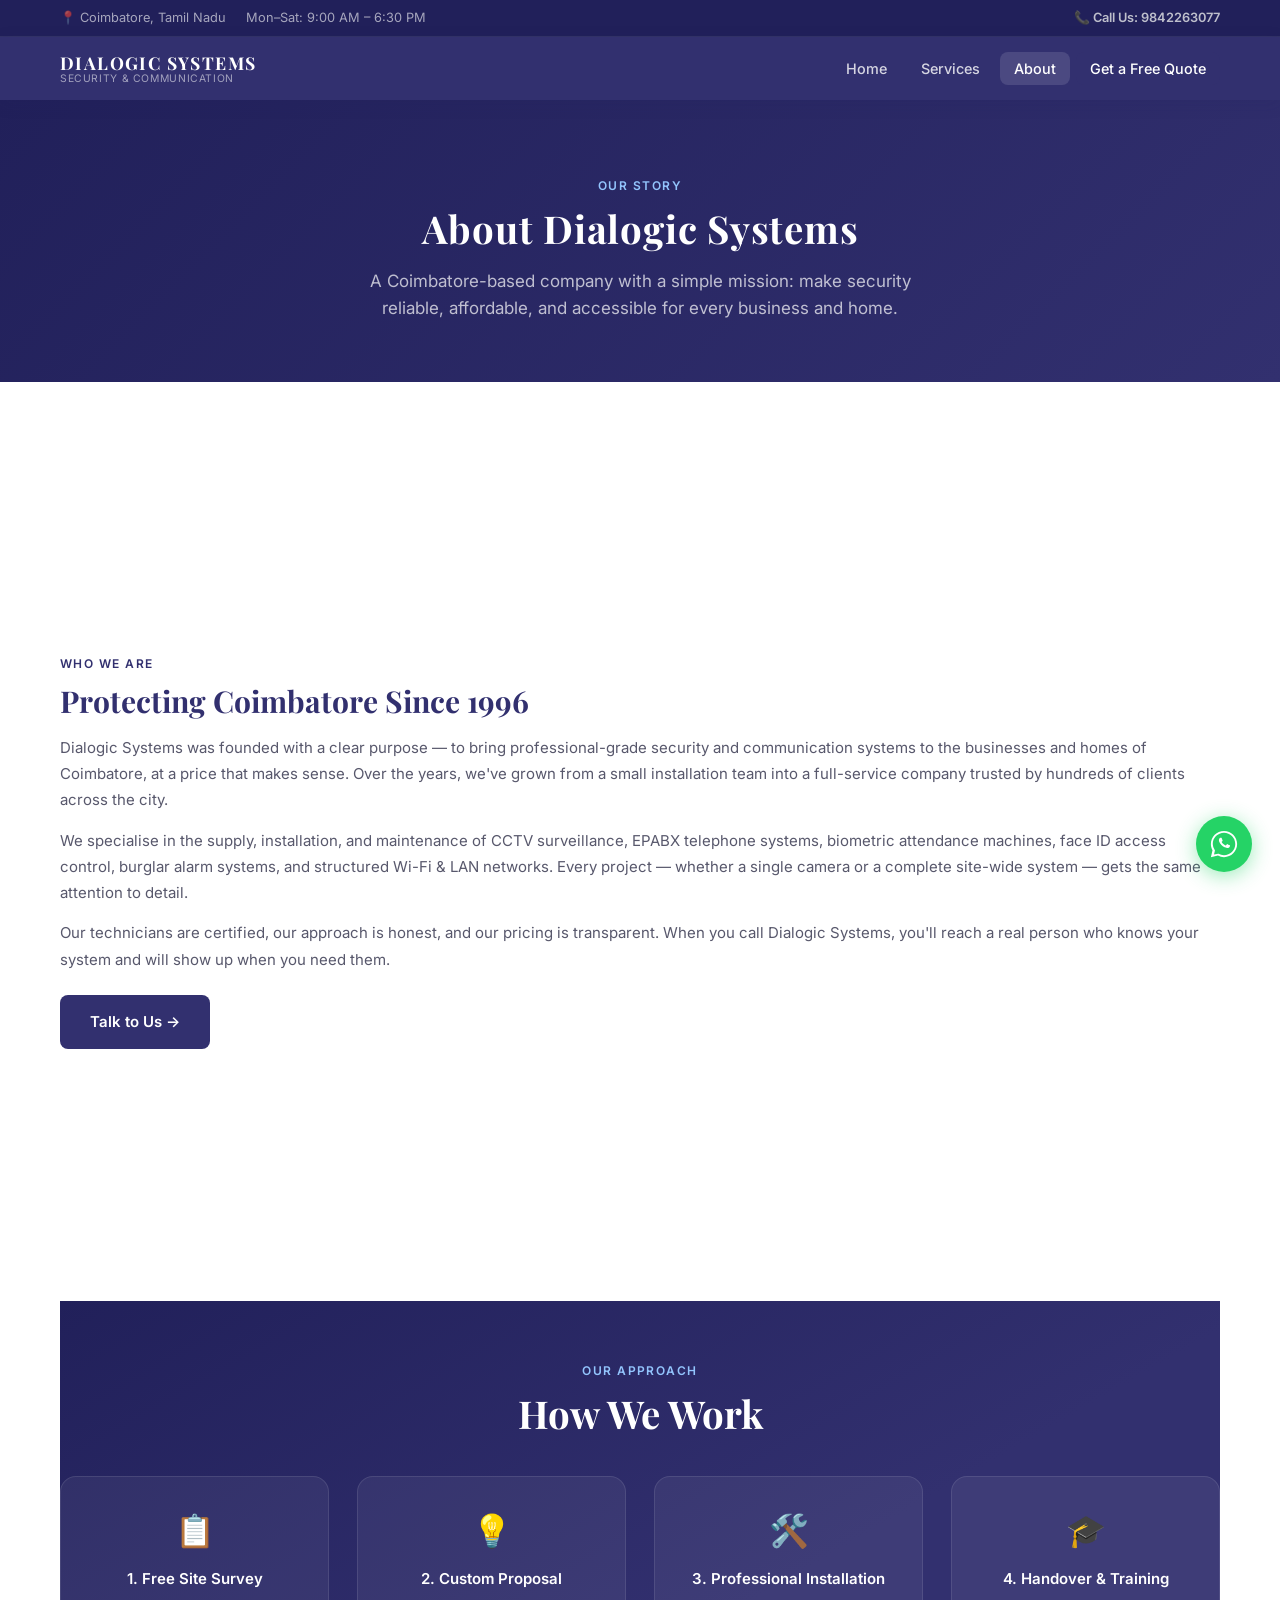
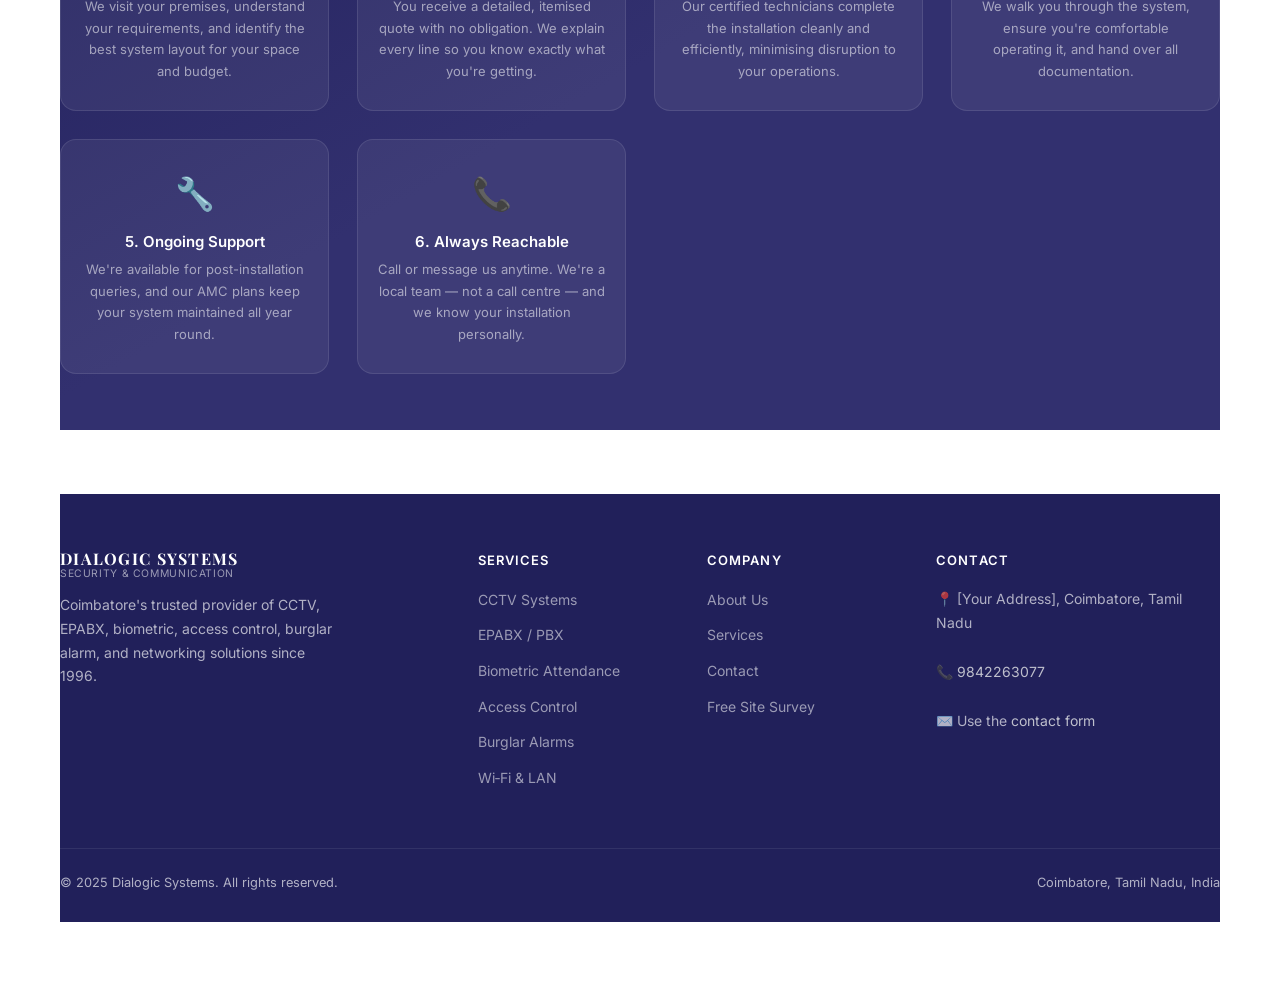
==== commit f59f5c17: "Update about.html" ====
--- a/about.html
+++ b/about.html
@@ -77,29 +77,6 @@
       <a href="contact.html" class="btn btn-navy" style="margin-top:8px;">Talk to Us →</a>
     </div>
 
-    <div class="about-visual" role="presentation">
-      <div class="about-stat-box">
-        <div class="num">2000+</div>
-        <div class="lbl">Successful Installations</div>
-      </div>
-      <div class="about-stat-row">
-        <div class="about-stat-box">
-          <div class="num">25+</div>
-          <div class="lbl">Years in Coimbatore</div>
-        </div>
-        <div class="about-stat-box">
-          <div class="num">6</div>
-          <div class="lbl">Services Offered</div>
-        </div>
-      </div>
-      <div class="about-stat-box">
-        <div class="num">24/7</div>
-        <div class="lbl">AMC Emergency Support</div>
-      </div>
-    </div>
-  </div>
-</section>
-
 <!-- ===== VALUES ===== -->
 <section class="section-pad bg-gray" aria-labelledby="values-heading">
   <div class="container">
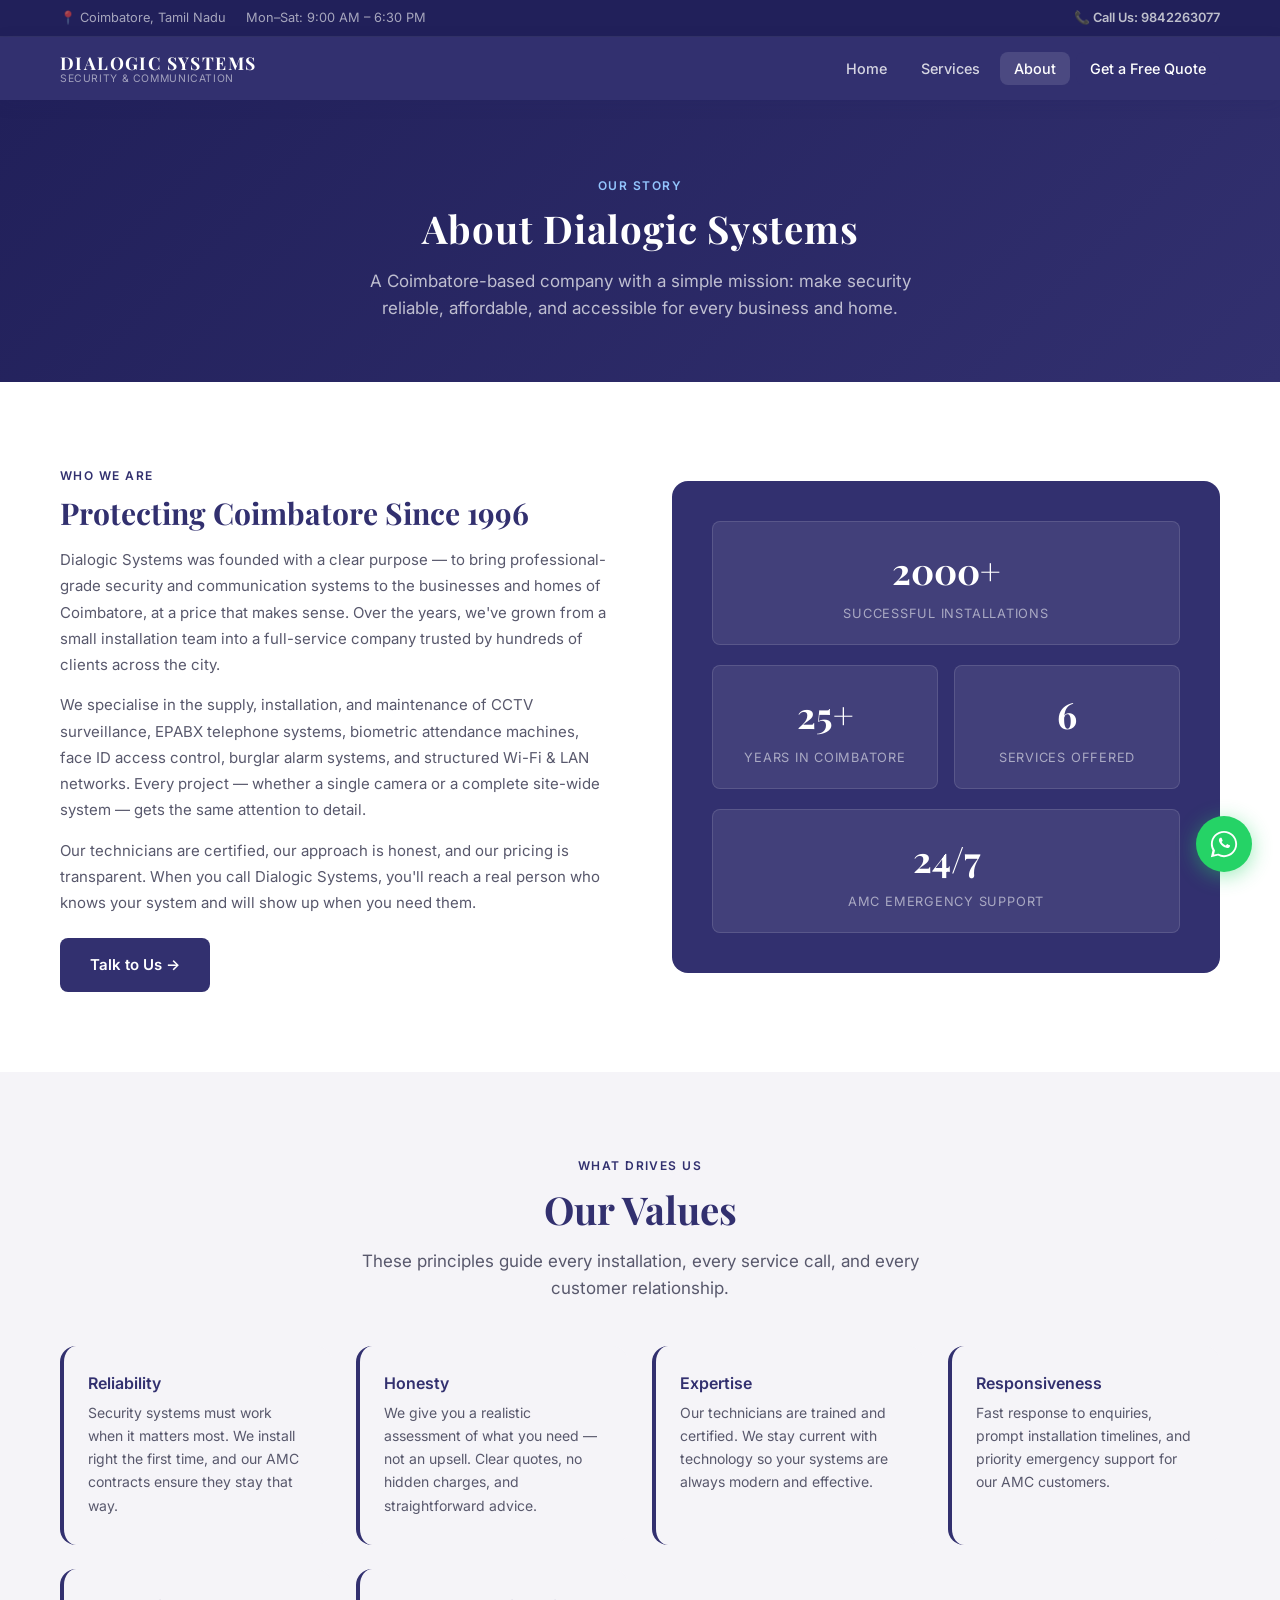
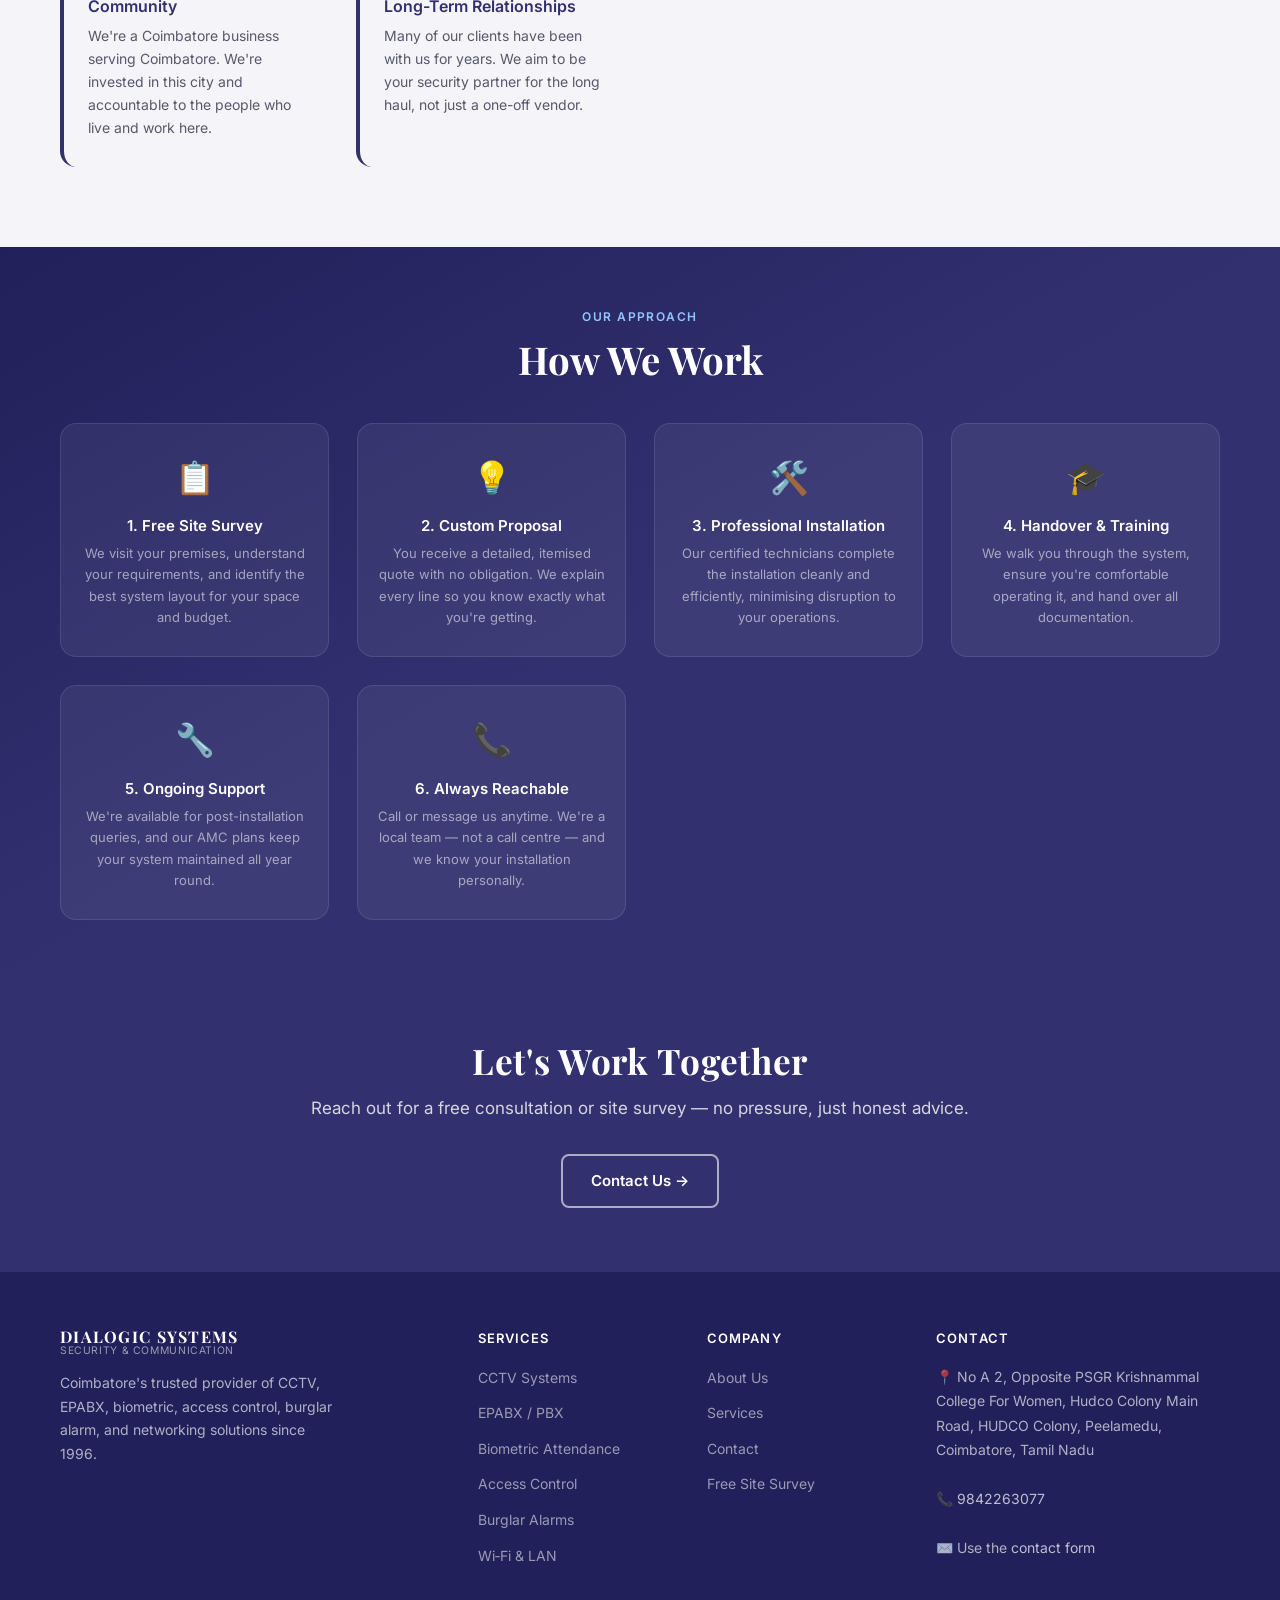
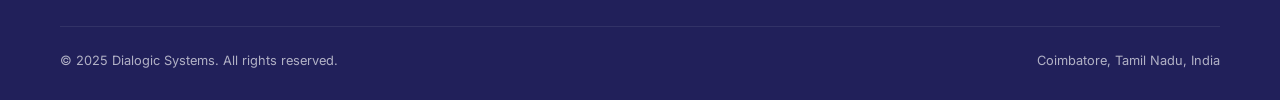
==== commit 0adfe9ea: "Update about.html" ====
--- a/about.html
+++ b/about.html
@@ -77,6 +77,29 @@
       <a href="contact.html" class="btn btn-navy" style="margin-top:8px;">Talk to Us →</a>
     </div>
 
+    <div class="about-visual" role="presentation">
+      <div class="about-stat-box">
+        <div class="num">2000+</div>
+        <div class="lbl">Successful Installations</div>
+      </div>
+      <div class="about-stat-row">
+        <div class="about-stat-box">
+          <div class="num">25+</div>
+          <div class="lbl">Years in Coimbatore</div>
+        </div>
+        <div class="about-stat-box">
+          <div class="num">6</div>
+          <div class="lbl">Services Offered</div>
+        </div>
+      </div>
+      <div class="about-stat-box">
+        <div class="num">24/7</div>
+        <div class="lbl">AMC Emergency Support</div>
+      </div>
+    </div>
+  </div>
+</section>
+
 <!-- ===== VALUES ===== -->
 <section class="section-pad bg-gray" aria-labelledby="values-heading">
   <div class="container">
@@ -200,7 +223,7 @@
       <div class="footer-col">
         <h4>Contact</h4>
         <address>
-          📍 [Your Address], Coimbatore, Tamil Nadu<br/><br/>
+          📍 No A 2, Opposite PSGR Krishnammal College For Women, Hudco Colony Main Road, HUDCO Colony, Peelamedu, Coimbatore, Tamil Nadu<br/><br/>
           📞 <a href="tel:+919842263077">9842263077</a><br/><br/>
           ✉️ Use the <a href="contact.html">contact form</a>
         </address>
